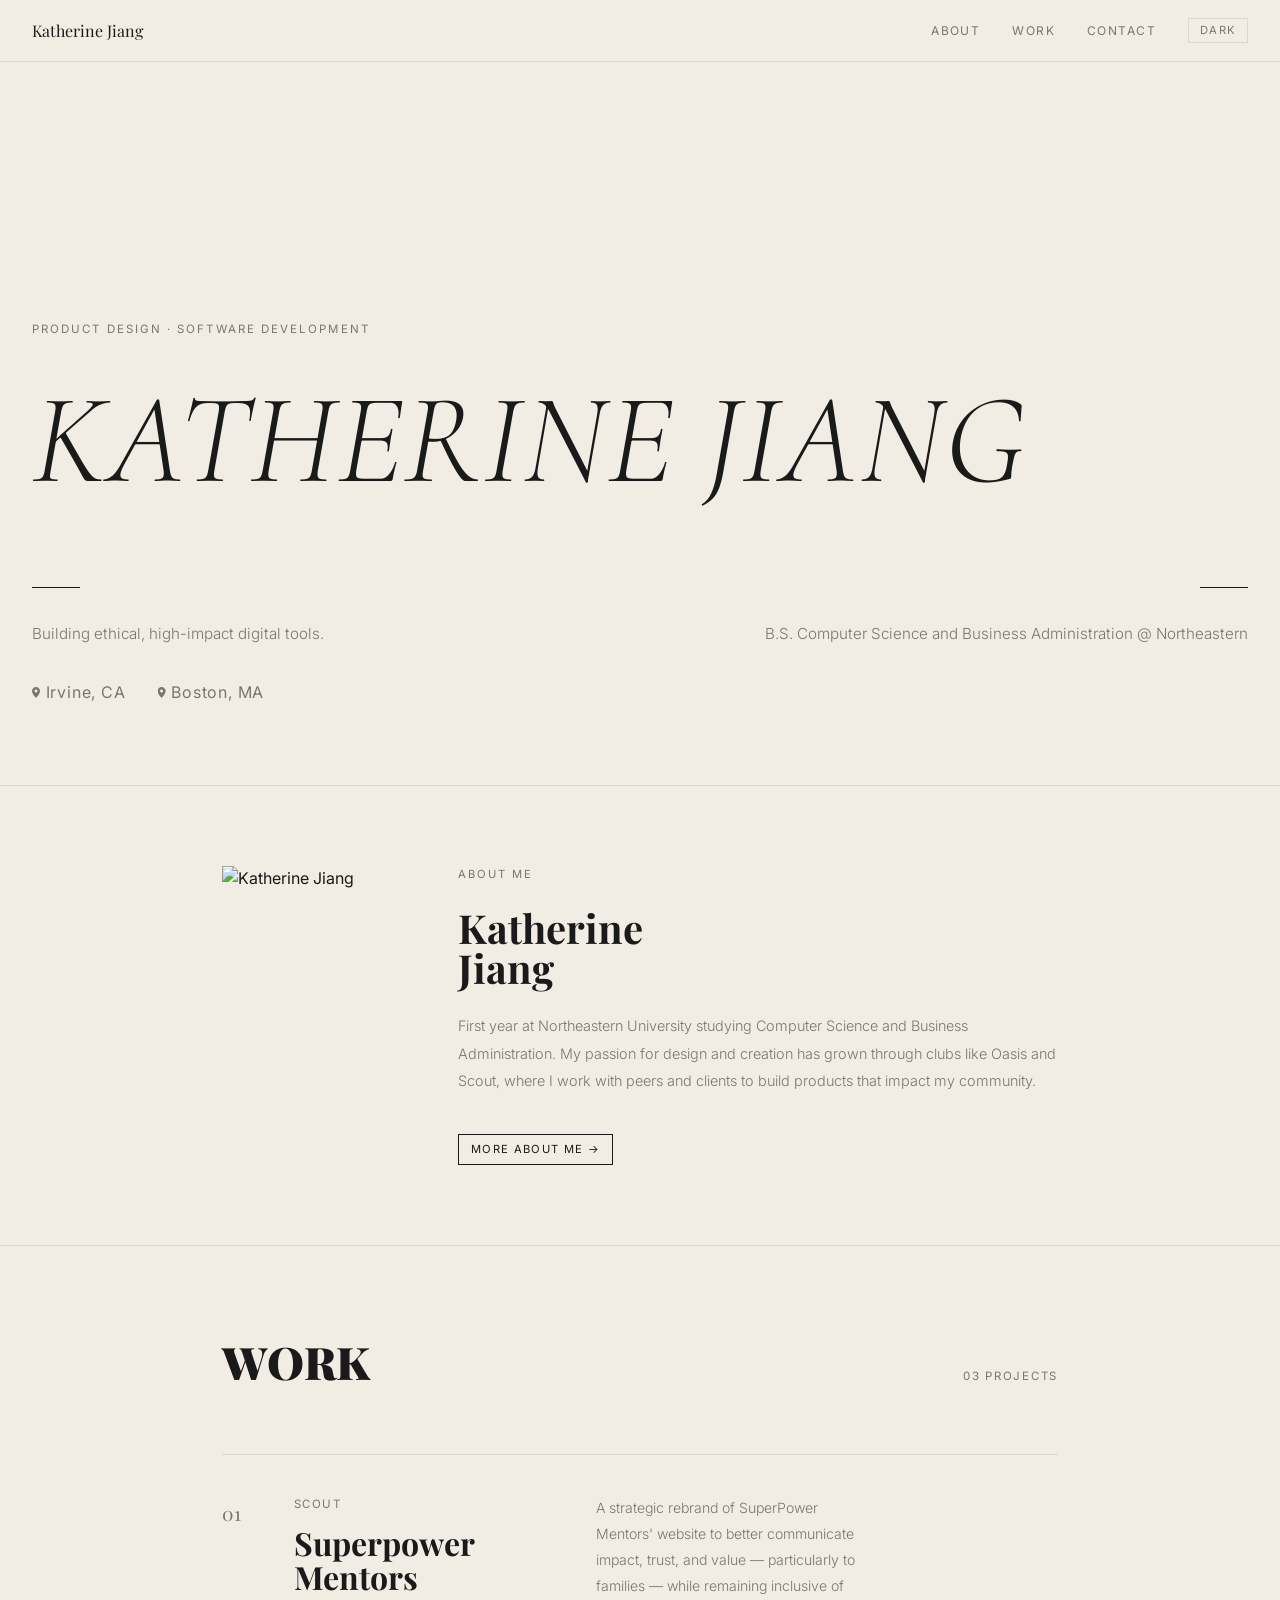
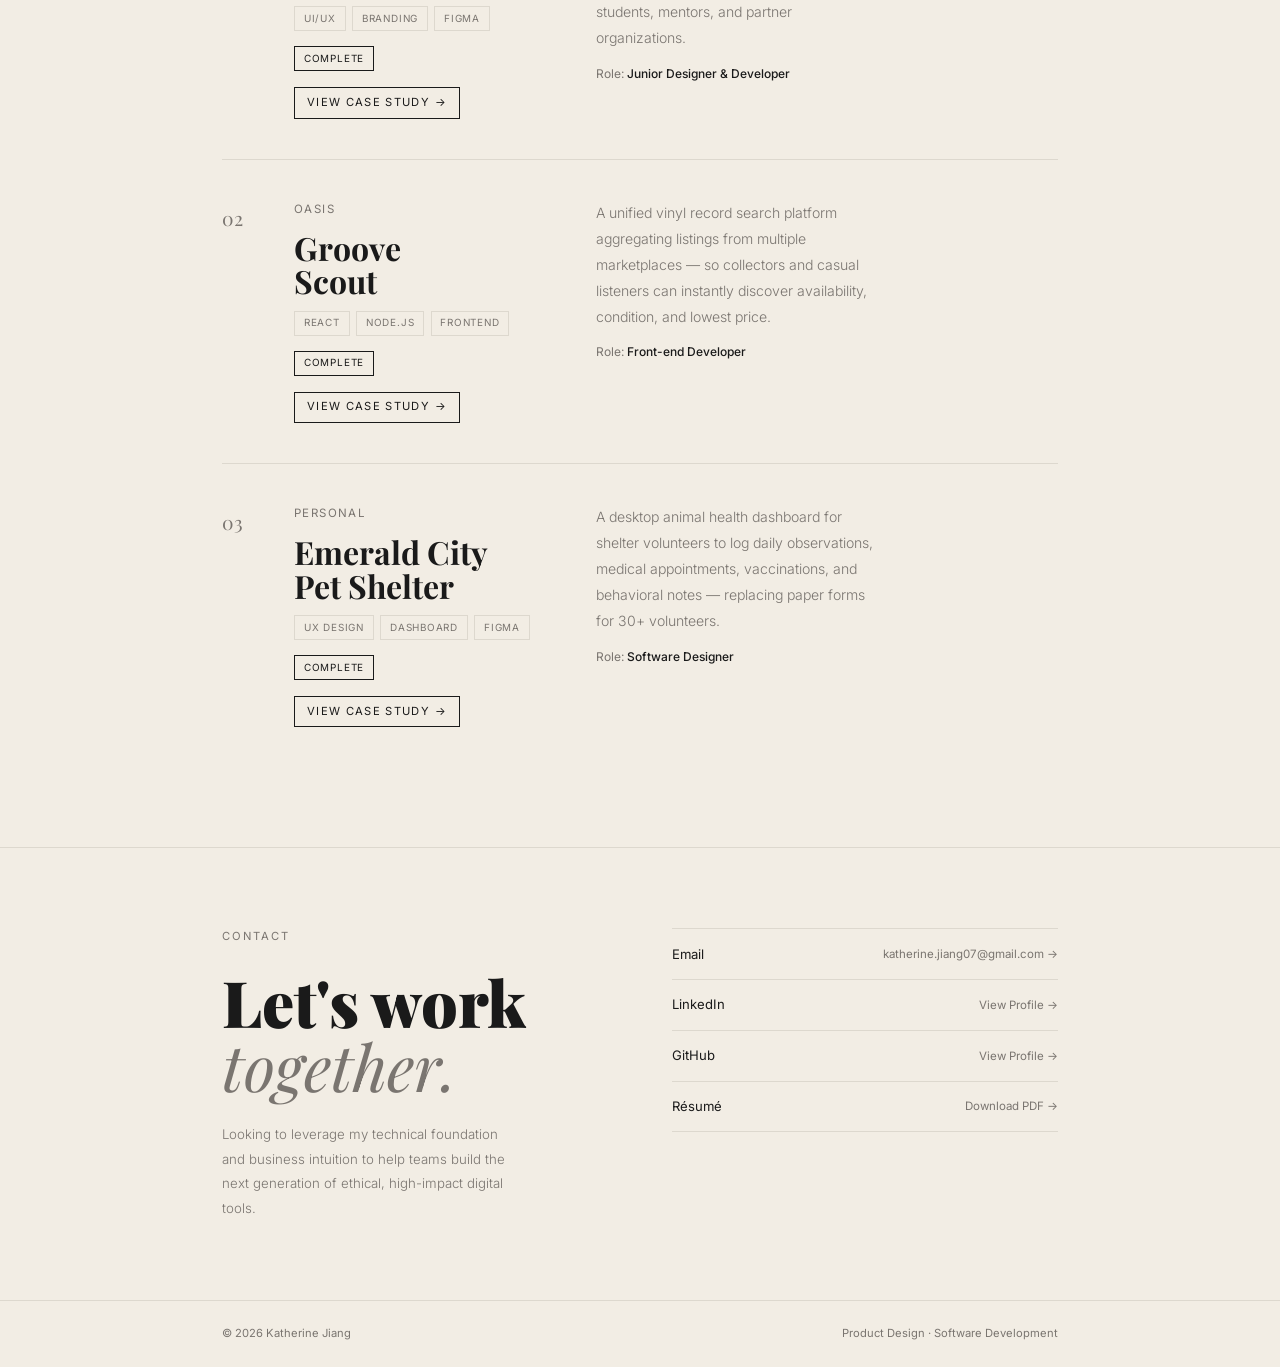
==== index.html @ 7afa81d4 "separating work-project pages and got rid of collage banner" ====
<!DOCTYPE html>
<html lang="en">
<head>
<meta charset="UTF-8"/>
<meta name="viewport" content="width=device-width,initial-scale=1"/>
<title>Katherine Jiang — Portfolio</title>
<meta name="description" content="Katherine Jiang — product designer and developer at Northeastern University. Building ethical, high-impact digital tools through UI/UX design and front-end development."/>
<link href="https://fonts.googleapis.com/css2?family=Playfair+Display:ital,wght@0,400;0,700;0,900;1,400;1,700&family=Inter:wght@300;400;500&family=Cormorant+Garamond:ital,wght@1,300;1,400&display=swap" rel="stylesheet"/>
<link rel="stylesheet" href="style.css"/>
</head>
<body>

<div id="loader"><div class="loader-initials">KJ</div></div>
<div id="progress"></div>

<nav>
  <div class="nav-inner">
    <a href="index.html" class="nav-name">Katherine Jiang</a>
    <div class="nav-right">
      <div class="nav-links">
        <a href="about.html">About</a>
        <a href="projects.html">Work</a>
        <a href="#contact">Contact</a>
      </div>
      <button class="dark-toggle" onclick="toggleDark()" id="darkBtn">Dark</button>
    </div>
  </div>
</nav>

<div class="hero fade-in">
  <div class="hero-eyebrow">Product Design · Software Development</div>
  <div style="margin:1.5rem 0 3rem 0">
    <h1 class="hero-title hero-title-inline">Katherine Jiang</h1>
  </div>
  <div class="hero-bottom">
    <div class="hero-sub-row">
      <div>
        <div class="hero-divider"></div>
        <p class="hero-sub">Building ethical, high-impact digital tools.</p>
      </div>
      <div>
        <div class="hero-divider" style="margin-left:auto"></div>
        <p class="hero-edu">B.S. Computer Science and Business Administration @ Northeastern</p>
      </div>
    </div>
    <div class="hero-meta">
      <span class="location-item">Irvine, CA</span>
      <span class="location-item">Boston, MA</span>
    </div>
  </div>
</div>

<section class="home-about">
  <div class="wrap">
    <div class="home-about-grid fade-in">
      <img src="profile.jpg" alt="Katherine Jiang" class="home-about-img"/>
      <div>
        <div class="section-eyebrow">About Me</div>
        <div class="about-name">Katherine<br>Jiang</div>
        <p class="about-text">First year at Northeastern University studying Computer Science and Business Administration. My passion for design and creation has grown through clubs like Oasis and Scout, where I work with peers and clients to build products that impact my community.</p>
        <a href="about.html" class="proj-cta" style="display:inline-flex;margin-top:1.5rem">More About Me →</a>
      </div>
    </div>
  </div>
</section>

<section class="home-projects">
  <div class="wrap">
    <div class="work-header fade-in">
      <h2 class="work-title">WORK</h2>
      <span class="work-count">03 Projects</span>
    </div>

    <a href="project-1.html" class="project fade-in">
      <div class="proj-top">
        <div class="proj-num">01</div>
        <div>
          <div class="proj-org">Scout</div>
          <h3 class="project-title">Superpower<br>Mentors</h3>
          <div class="project-tags">
            <span class="tag">UI/UX</span><span class="tag">Branding</span><span class="tag">Figma</span>
          </div>
          <span class="project-status complete">Complete</span>
          <div><span class="proj-cta">View Case Study →</span></div>
        </div>
        <div>
          <p class="project-desc">A strategic rebrand of SuperPower Mentors' website to better communicate impact, trust, and value — particularly to families — while remaining inclusive of students, mentors, and partner organizations.</p>
          <p class="proj-role">Role: <strong>Junior Designer &amp; Developer</strong></p>
        </div>
      </div>
    </a>

    <a href="project-2.html" class="project fade-in">
      <div class="proj-top">
        <div class="proj-num">02</div>
        <div>
          <div class="proj-org">Oasis</div>
          <h3 class="project-title">Groove<br>Scout</h3>
          <div class="project-tags">
            <span class="tag">React</span><span class="tag">Node.js</span><span class="tag">Frontend</span>
          </div>
          <span class="project-status complete">Complete</span>
          <div><span class="proj-cta">View Case Study →</span></div>
        </div>
        <div>
          <p class="project-desc">A unified vinyl record search platform aggregating listings from multiple marketplaces — so collectors and casual listeners can instantly discover availability, condition, and lowest price.</p>
          <p class="proj-role">Role: <strong>Front-end Developer</strong></p>
        </div>
      </div>
    </a>

    <a href="project-3.html" class="project fade-in">
      <div class="proj-top">
        <div class="proj-num">03</div>
        <div>
          <div class="proj-org">Personal</div>
          <h3 class="project-title">Emerald City<br>Pet Shelter</h3>
          <div class="project-tags">
            <span class="tag">UX Design</span><span class="tag">Dashboard</span><span class="tag">Figma</span>
          </div>
          <span class="project-status complete">Complete</span>
          <div><span class="proj-cta">View Case Study →</span></div>
        </div>
        <div>
          <p class="project-desc">A desktop animal health dashboard for shelter volunteers to log daily observations, medical appointments, vaccinations, and behavioral notes — replacing paper forms for 30+ volunteers.</p>
          <p class="proj-role">Role: <strong>Software Designer</strong></p>
        </div>
      </div>
    </a>

  </div>
</section>

<section id="contact">
  <div class="wrap fade-in">
    <div class="contact-grid">
      <div>
        <div class="section-eyebrow">Contact</div>
        <div class="contact-big">Let's work<br><em>together.</em></div>
        <p class="contact-sub">Looking to leverage my technical foundation and business intuition to help teams build the next generation of ethical, high-impact digital tools.</p>
      </div>
      <div>
        <div class="contact-links">
          <a href="mailto:katherine.jiang07@gmail.com" class="contact-link">Email <span>katherine.jiang07@gmail.com →</span></a>
          <a href="https://www.linkedin.com/in/katherine-jiang-96b09b2a9/" target="_blank" class="contact-link">LinkedIn <span>View Profile →</span></a>
          <a href="https://github.com/katherjne" target="_blank" class="contact-link">GitHub <span>View Profile →</span></a>
          <a href="resume.pdf" download class="contact-link">Résumé <span>Download PDF →</span></a>
        </div>
      </div>
    </div>
  </div>
</section>

<footer>
  <div class="foot-inner">
    <span>© 2026 Katherine Jiang</span>
    <span>Product Design · Software Development</span>
  </div>
</footer>

<script>
window.addEventListener('load',()=>{
  if(localStorage.getItem('dark')==='1'){document.body.classList.add('dark');document.getElementById('darkBtn').textContent='Light'}
  setTimeout(()=>{document.getElementById('loader').classList.add('hide')},1200);
});
window.addEventListener('scroll',()=>{
  var s=document.documentElement.scrollTop;
  var h=document.documentElement.scrollHeight-window.innerHeight;
  document.getElementById('progress').style.width=(s/h*100)+'%';
});
var obs=new IntersectionObserver((entries)=>{
  entries.forEach(e=>{if(e.isIntersecting)e.target.classList.add('visible')});
},{threshold:.12});
document.querySelectorAll('.fade-in').forEach(el=>obs.observe(el));
setTimeout(()=>document.querySelector('.hero').classList.add('visible'),1300);
function toggleDark(){
  document.body.classList.toggle('dark');
  var isDark=document.body.classList.contains('dark');
  document.getElementById('darkBtn').textContent=isDark?'Light':'Dark';
  localStorage.setItem('dark',isDark?'1':'0');
}
</script>
</body>
</html>
---- style.css ----
*{margin:0;padding:0;box-sizing:border-box}
:root{--cream:#F2EDE4;--black:#1a1a1a;--gray:#7a7570;--light-gray:#ddd8ce;--max:900px;--bg:var(--cream);--fg:var(--black)}
html{scroll-behavior:smooth}
body{font-family:'Inter',sans-serif;background:var(--bg);color:var(--fg);line-height:1.6;transition:background .4s,color .4s}
body.dark{--bg:#1a1917;--fg:#F2EDE4;--light-gray:#333;--gray:#9a9590}
a{color:inherit;text-decoration:none}

/* LOADER */
#loader{position:fixed;inset:0;background:var(--black);display:flex;align-items:center;justify-content:center;z-index:1000;transition:opacity .6s}
#loader.hide{opacity:0;pointer-events:none}
.loader-initials{font-family:'Playfair Display',serif;font-size:4rem;font-weight:900;color:#F2EDE4;letter-spacing:.1em;animation:pulse 1s ease-in-out infinite}
@keyframes pulse{0%,100%{opacity:1}50%{opacity:.3}}

/* PROGRESS BAR */
#progress{position:fixed;top:0;left:0;height:2px;background:var(--fg);z-index:200;width:0%;transition:width .1s linear}

/* NAV */
nav{position:fixed;top:0;left:0;right:0;z-index:100;background:rgba(242,237,228,0.95);backdrop-filter:blur(6px);border-bottom:1px solid var(--light-gray);transition:background .4s}
body.dark nav{background:rgba(26,25,23,0.95)}
.nav-inner{margin:0 auto;padding:1.1rem 2rem;display:flex;justify-content:space-between;align-items:center}
.nav-name{font-family:'Playfair Display',serif;font-size:1rem;font-weight:400}
.nav-right{display:flex;align-items:center;gap:2rem}
.nav-links{display:flex;gap:2rem;font-size:.75rem;letter-spacing:.12em;text-transform:uppercase}
.nav-links a{color:var(--gray);transition:color .2s}
.nav-links a:hover,.nav-links a.active{color:var(--fg)}
.dark-toggle{background:none;border:1px solid var(--light-gray);color:var(--gray);font-size:.7rem;letter-spacing:.1em;text-transform:uppercase;padding:.3rem .7rem;cursor:pointer;transition:all .2s;font-family:'Inter',sans-serif}
.dark-toggle:hover{border-color:var(--fg);color:var(--fg)}

.wrap{max-width:var(--max);margin:0 auto;padding:0 2rem}
.wide-wrap{max-width:1200px;margin:0 auto;padding:0 2rem}

/* FADE IN ON SCROLL */
.fade-in{opacity:0;transform:translateY(24px);transition:opacity .7s ease,transform .7s ease}
.fade-in.visible{opacity:1;transform:none}

/* HERO */
.hero{min-height:auto;display:flex;flex-direction:column;justify-content:flex-end;padding-bottom:5rem;padding-top:20rem;padding-left:2rem;padding-right:2rem;border-bottom:1px solid var(--light-gray)}
.hero-eyebrow{font-size:.72rem;letter-spacing:.18em;text-transform:uppercase;color:var(--gray);margin-bottom:1.2rem;width:100%}
.hero-title{font-family:'Playfair Display',serif;font-weight:900;line-height:.92;letter-spacing:-.01em;margin-bottom:.5rem;font-size:clamp(4rem,11.5vw,11.5vw);width:100%;text-align:left}
.hero-title .light{font-family:'Cormorant Garamond',serif;font-weight:300;font-style:italic;display:block;color:var(--gray);letter-spacing:.02em;font-size:.58em}
.hero-title-inline{font-family:'Cormorant Garamond',serif;font-style:italic;font-weight:300;text-transform:uppercase;letter-spacing:.01em;font-size:clamp(3rem,10vw,9rem);white-space:nowrap}
.hero-bottom{width:100%}
.hero-divider{width:48px;height:1px;background:var(--fg);margin:2rem 0;transition:background .4s}
.hero-sub-row{display:flex;justify-content:space-between;align-items:baseline;gap:2rem;width:100%}
.hero-sub{font-size:.95rem;color:var(--gray);max-width:none;white-space:nowrap;line-height:1.8;font-weight:300}
.hero-edu{font-size:.95rem;color:var(--gray);white-space:nowrap;line-height:1.8;font-weight:300;text-align:right}
.hero-meta{display:flex;gap:2rem;margin-top:2rem;font-size:1rem;color:var(--gray);letter-spacing:.05em}
.location-item{display:inline-flex;align-items:center;gap:.35rem}
.location-item::before{content:'';display:inline-block;width:8px;height:11px;background-color:currentColor;clip-path:path('M4 0C1.79 0 0 1.79 0 4C0 7 4 11 4 11C4 11 8 7 8 4C8 1.79 6.21 0 4 0ZM4 5.5C3.17 5.5 2.5 4.83 2.5 4C2.5 3.17 3.17 2.5 4 2.5C4.83 2.5 5.5 3.17 5.5 4C5.5 4.83 4.83 5.5 4 5.5Z');flex-shrink:0}

/* PAGE HEADER (about / projects pages) */
.page-header{padding:8rem 0 4rem;border-bottom:1px solid var(--light-gray)}
.page-eyebrow{font-size:.72rem;letter-spacing:.18em;text-transform:uppercase;color:var(--gray);margin-bottom:1.2rem}
.page-title{font-family:'Playfair Display',serif;font-weight:900;font-size:clamp(3rem,8vw,6rem);line-height:.95;letter-spacing:-.01em}
.page-title .light{font-family:'Cormorant Garamond',serif;font-weight:300;font-style:italic;display:block;color:var(--gray);letter-spacing:.02em;font-size:.6em}

/* HOME ABOUT TEASER */
.home-about{padding:5rem 0;border-bottom:1px solid var(--light-gray)}
.home-about-grid{display:grid;grid-template-columns:180px 1fr;gap:3.5rem;align-items:start}
.home-about-img{width:100%;aspect-ratio:3/4;object-fit:cover;object-position:top}

/* HOME PROJECTS */
.home-projects{padding:5rem 0;border-bottom:1px solid var(--light-gray)}
a.project{display:block}

/* ABOUT */
.about-section{padding:5rem 0;border-bottom:1px solid var(--light-gray)}
.about-grid{display:grid;grid-template-columns:220px 1fr;gap:4rem;align-items:start}
.about-img{width:100%;aspect-ratio:3/4;object-fit:cover;object-position:top}
.section-eyebrow{font-size:.7rem;letter-spacing:.18em;text-transform:uppercase;color:var(--gray);margin-bottom:1.5rem}
.about-name{font-family:'Playfair Display',serif;font-size:2.5rem;font-weight:700;line-height:1;margin-bottom:1.5rem}
.about-text{font-size:.9rem;line-height:1.9;color:var(--gray);font-weight:300;margin-bottom:1rem}
.skills-block{margin-top:2rem;border-top:1px solid var(--light-gray);padding-top:1.5rem}
.skills-row{display:flex;gap:.5rem;align-items:baseline;margin-bottom:.7rem;font-size:.82rem}
.skills-label{font-weight:500;min-width:90px;font-size:.7rem;letter-spacing:.1em;text-transform:uppercase}
.skills-val{color:var(--gray);font-weight:300}

/* TIMELINE */
.timeline-section{padding-top:0}
.timeline{margin-top:2rem}
.timeline-entry{display:grid;grid-template-columns:100px 1fr;gap:2.5rem;padding:1.5rem 0;border-bottom:1px solid var(--light-gray);align-items:start}
.timeline-entry:first-child{border-top:1px solid var(--light-gray)}
.timeline-year{font-size:.72rem;letter-spacing:.1em;color:var(--gray);padding-top:.2rem;font-weight:300}
.timeline-school{font-family:'Playfair Display',serif;font-size:1.4rem;font-weight:700;margin-bottom:.4rem}
.timeline-detail{font-size:.82rem;color:var(--gray);font-weight:300;line-height:1.7}

/* WORK */
.work-section{padding:5rem 0;border-bottom:1px solid var(--light-gray)}
.work-header{display:flex;justify-content:space-between;align-items:baseline;margin-bottom:3.5rem}
.work-title{font-family:'Playfair Display',serif;font-size:2.8rem;font-weight:900}
.work-count{font-size:.72rem;letter-spacing:.15em;text-transform:uppercase;color:var(--gray)}

.project{border-top:1px solid var(--light-gray);padding:2.5rem 0;cursor:pointer;transition:padding-left .25s,padding-right .25s,background .25s}
.project:hover{background:rgba(0,0,0,0.025);padding-left:.75rem;padding-right:.75rem}
body.dark .project:hover{background:rgba(255,255,255,0.03)}
.proj-top{display:grid;grid-template-columns:3rem 1fr 1fr 160px;gap:1.5rem;align-items:start}
.proj-thumb{width:100%;aspect-ratio:4/3;object-fit:cover;border-radius:2px;opacity:.75;transition:opacity .25s}
.project:hover .proj-thumb{opacity:1}
.proj-num{font-family:'Playfair Display',serif;font-size:1.2rem;font-weight:400;color:var(--gray);padding-top:.2rem}
.project-title{font-family:'Playfair Display',serif;font-size:2rem;font-weight:700;line-height:1.05;margin-bottom:.8rem}
.proj-org{font-size:.72rem;letter-spacing:.12em;text-transform:uppercase;color:var(--gray);margin-bottom:.8rem}
.project-tags{display:flex;flex-wrap:wrap;gap:.4rem;margin-bottom:.8rem}
.tag{font-size:.62rem;letter-spacing:.08em;text-transform:uppercase;padding:.22rem .55rem;border:1px solid var(--light-gray);color:var(--gray)}
.project-status{font-size:.62rem;letter-spacing:.08em;text-transform:uppercase;padding:.22rem .55rem;background:var(--fg);color:var(--bg);display:inline-block;transition:background .4s,color .4s}
.project-status.complete{background:transparent;border:1px solid var(--fg);color:var(--fg)}
.project-desc{font-size:.88rem;line-height:1.85;color:var(--gray);font-weight:300}
.proj-role{font-size:.75rem;color:var(--gray);margin-top:.8rem}
.proj-role strong{color:var(--fg);font-weight:500}
.proj-cta{display:inline-flex;align-items:center;gap:.4rem;margin-top:1rem;font-size:.7rem;letter-spacing:.12em;text-transform:uppercase;color:var(--fg);border:1px solid var(--fg);padding:.35rem .75rem;transition:background .2s,color .2s}
.project:hover .proj-cta{background:var(--fg);color:var(--bg)}

/* DETAIL */
.detail-panel{display:none;background:var(--black);color:#F2EDE4;margin-top:0}
body.dark .detail-panel{background:#111}
.detail-panel.open{display:block;animation:slideDown .4s ease}
@keyframes slideDown{from{opacity:0;transform:translateY(-10px)}to{opacity:1;transform:none}}
.detail-inner{padding:2.5rem}
.detail-cols{display:grid;grid-template-columns:1fr 1fr;gap:2.5rem;margin-bottom:2rem}
.detail-panel h3{font-family:'Playfair Display',serif;font-size:1.3rem;font-weight:700;margin-bottom:1rem}
.detail-panel p{font-size:.83rem;line-height:1.85;color:#bbb8b0;font-weight:300}
.detail-step{display:flex;gap:.75rem;margin-bottom:.6rem}
.step-num{font-size:.7rem;color:#666;min-width:1.4rem;padding-top:.1rem}
.step-text{font-size:.8rem;line-height:1.65;color:#bbb8b0}
.img-grid{display:grid;grid-template-columns:repeat(3,1fr);gap:.6rem;margin-top:1.5rem}
.img-grid.two{grid-template-columns:1fr 1fr}
.img-item p{font-size:.6rem;letter-spacing:.1em;text-transform:uppercase;color:#666;margin-bottom:.35rem}
.img-item img{width:100%;display:block;border-radius:2px;cursor:zoom-in}
.img-full{grid-column:1/-1}
.proto-link{display:inline-block;margin-top:1.2rem;font-size:.7rem;letter-spacing:.12em;text-transform:uppercase;color:#F2EDE4;border:1px solid #555;padding:.45rem .9rem;transition:background .2s}
.proto-link:hover{background:#222}
.close-btn{font-size:.68rem;letter-spacing:.12em;text-transform:uppercase;color:#666;cursor:pointer;text-align:right;padding-top:1.5rem}
.close-btn:hover{color:#F2EDE4}

/* LIGHTBOX */
#lightbox{position:fixed;inset:0;z-index:500;background:rgba(26,25,23,0.6);backdrop-filter:blur(12px);-webkit-backdrop-filter:blur(12px);display:flex;align-items:center;justify-content:center;opacity:0;pointer-events:none;transition:opacity .3s}
#lightbox.open{opacity:1;pointer-events:all}
#lightbox-img{max-width:90vw;max-height:88vh;object-fit:contain;border-radius:2px;box-shadow:0 8px 40px rgba(0,0,0,0.6)}
#lightbox-close{position:absolute;top:1.5rem;right:1.5rem;color:#fff;font-size:.68rem;letter-spacing:.12em;text-transform:uppercase;cursor:pointer;padding:.45rem .9rem;border:1px solid #555;transition:background .2s}
#lightbox-close:hover{background:rgba(255,255,255,0.1)}
#lightbox-caption{position:absolute;bottom:1.5rem;left:50%;transform:translateX(-50%);color:#999;font-size:.65rem;letter-spacing:.1em;text-transform:uppercase}

/* CONTACT */
#contact{padding:5rem 0}
.contact-grid{display:grid;grid-template-columns:1fr 1fr;gap:4rem;align-items:start}
.contact-big{font-family:'Playfair Display',serif;font-size:clamp(2.2rem,5vw,4rem);font-weight:900;line-height:1;margin-bottom:1.5rem}
.contact-big em{font-style:italic;font-weight:400;color:var(--gray)}
.contact-sub{font-size:.83rem;color:var(--gray);line-height:1.85;font-weight:300;max-width:300px}
.contact-links{border-top:1px solid var(--light-gray)}
.contact-link{display:flex;justify-content:space-between;align-items:center;padding:.9rem 0;border-bottom:1px solid var(--light-gray);font-size:.82rem;transition:padding-left .2s}
.contact-link:hover{padding-left:.4rem}
.contact-link span{font-size:.72rem;color:var(--gray)}

footer{border-top:1px solid var(--light-gray);padding:1.5rem 0}
.foot-inner{max-width:var(--max);margin:0 auto;padding:0 2rem;display:flex;justify-content:space-between;font-size:.7rem;color:var(--gray)}

@media(max-width:640px){
  .about-grid{grid-template-columns:1fr}
  .proj-top{grid-template-columns:2rem 1fr}
  .proj-top>:nth-child(3){grid-column:2}
  .proj-thumb{display:none}
  .detail-cols,.contact-grid,.teaser-grid{grid-template-columns:1fr}
  .img-grid{grid-template-columns:1fr 1fr}
}
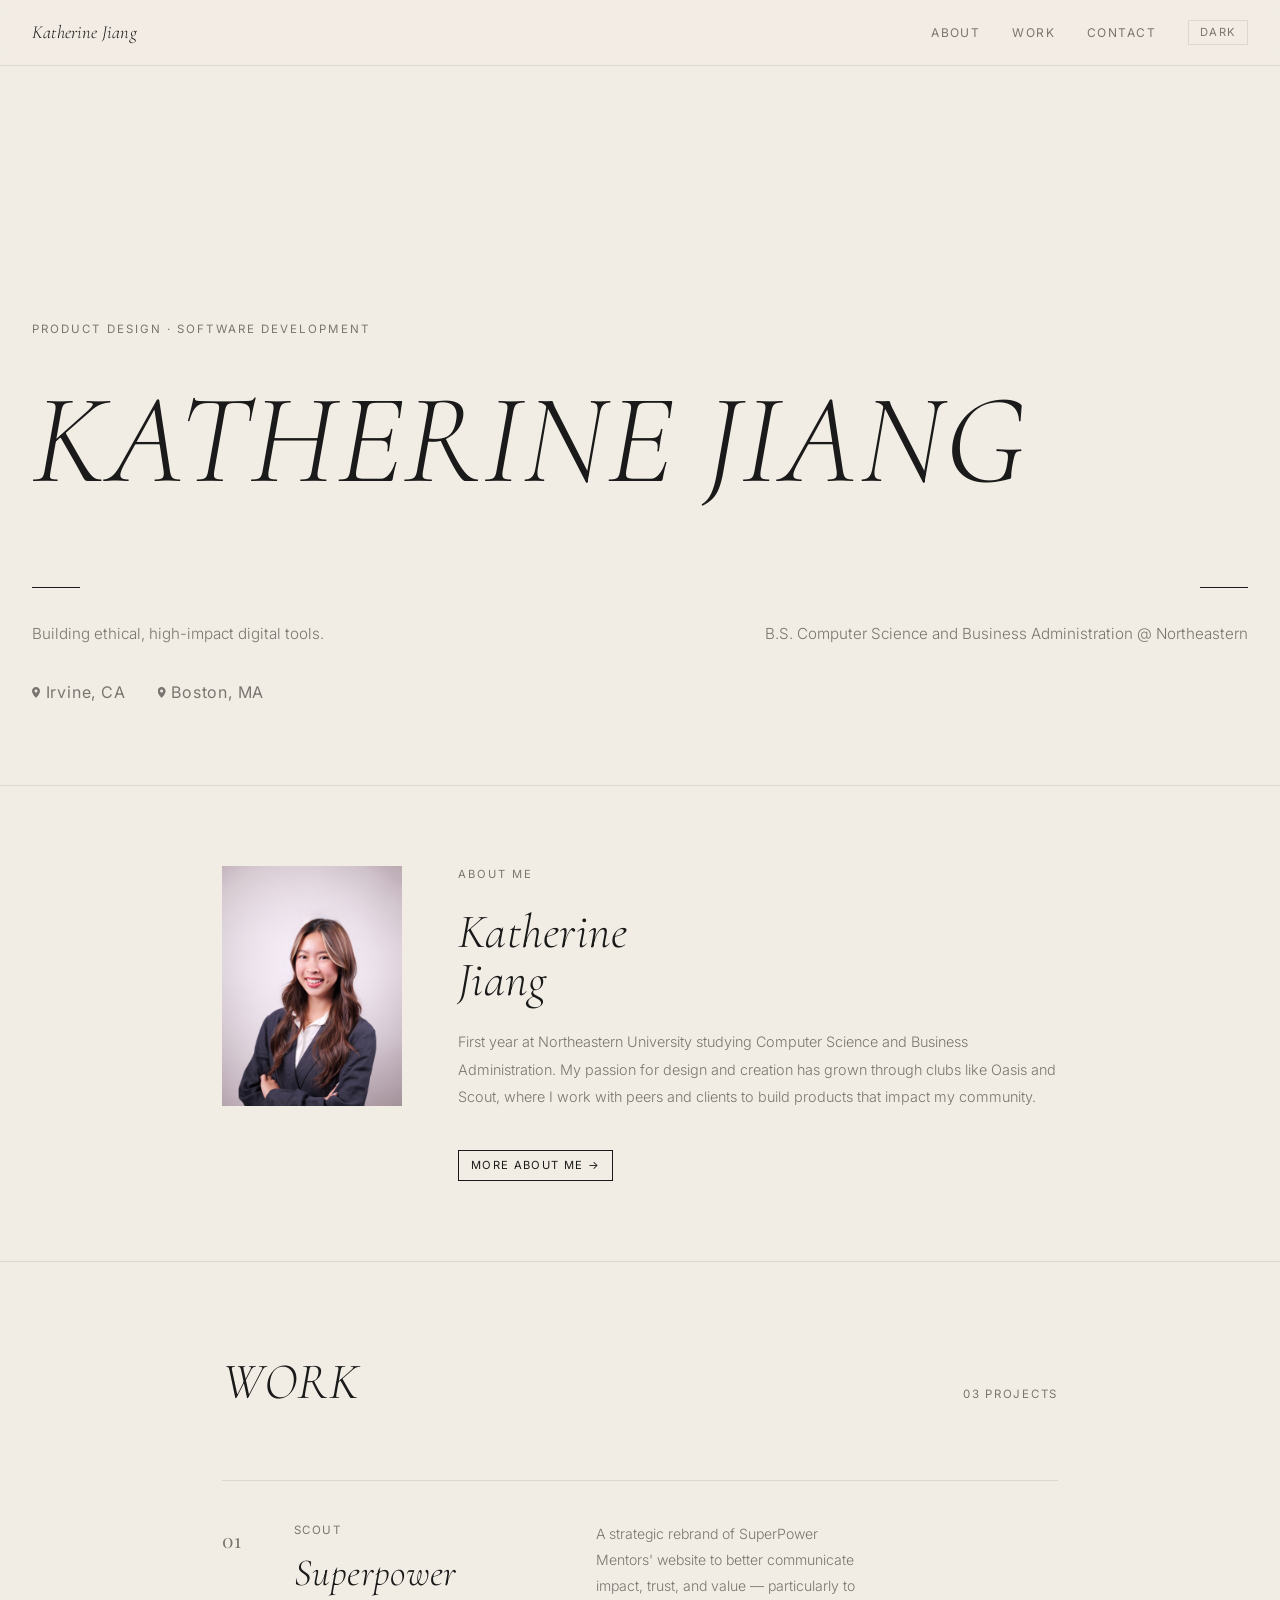
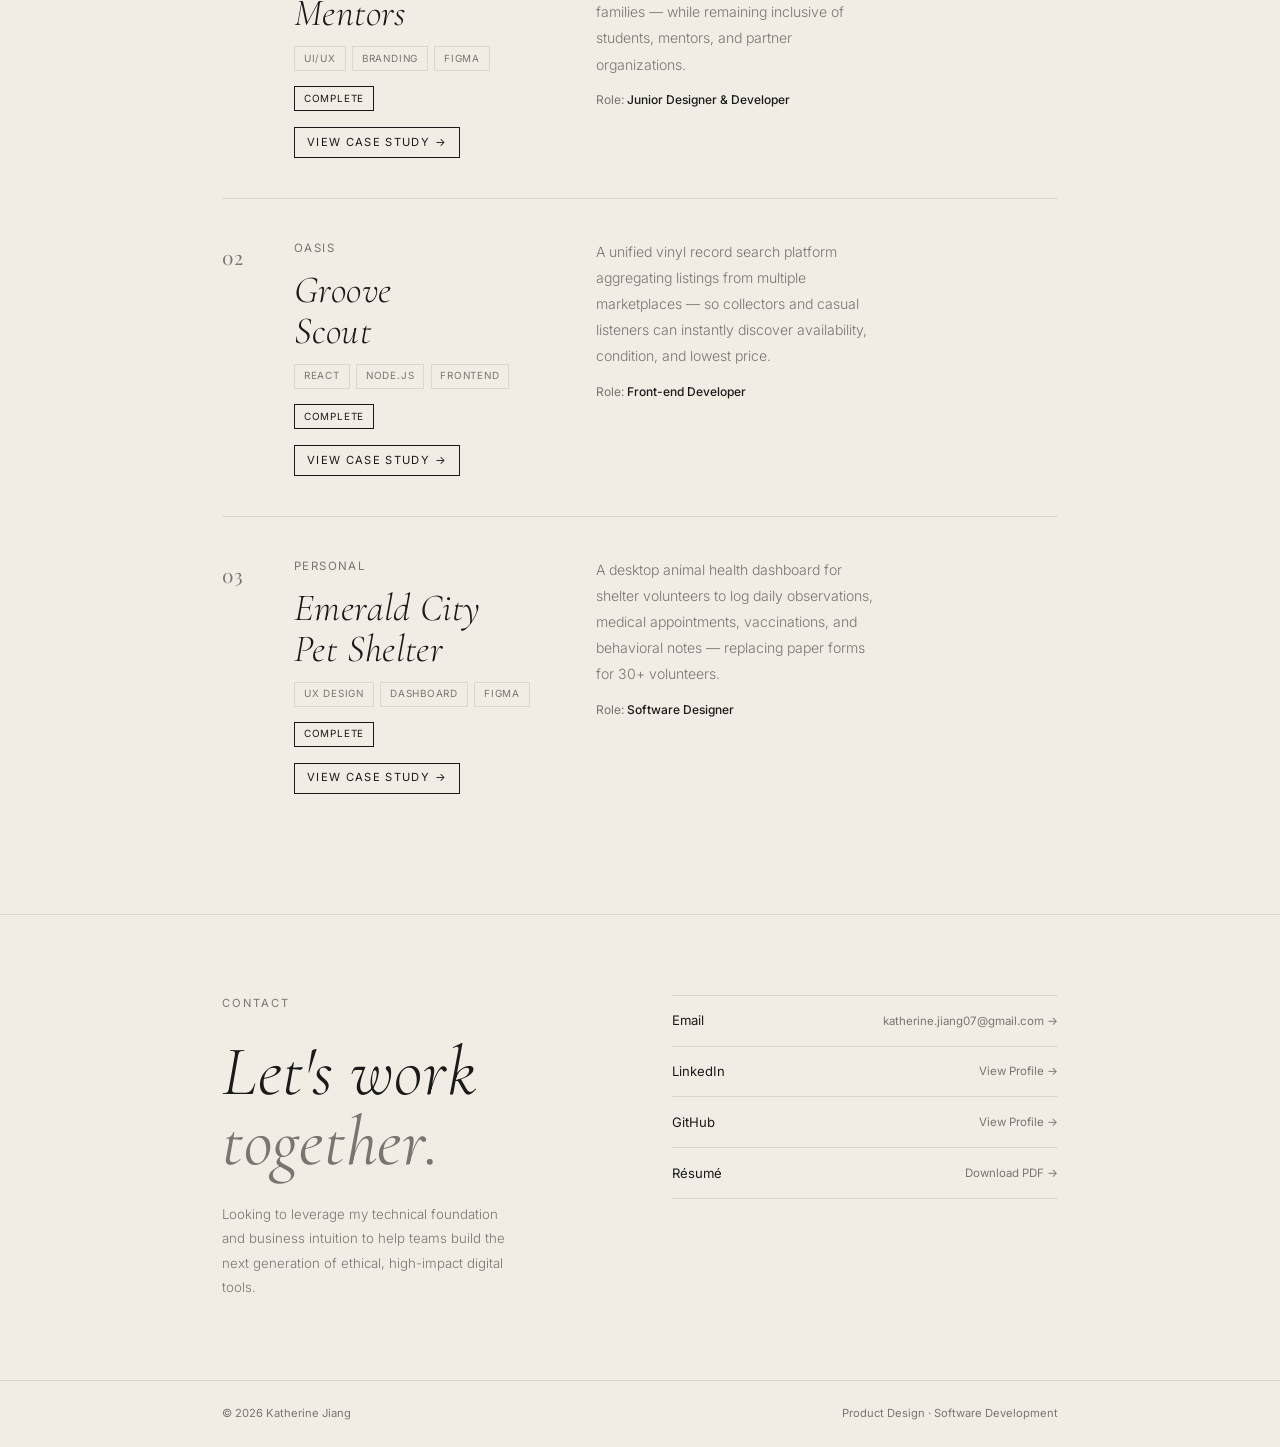
==== commit 8ec7add1: "Standardize title fonts and swap in new profile photo Titles across all pages now use Cormorant Gara" ====
--- a/index.html
+++ b/index.html
@@ -53,7 +53,7 @@
 <section class="home-about">
   <div class="wrap">
     <div class="home-about-grid fade-in">
-      <img src="profile.jpg" alt="Katherine Jiang" class="home-about-img"/>
+      <img src="katherine.jpg" alt="Katherine Jiang" class="home-about-img"/>
       <div>
         <div class="section-eyebrow">About Me</div>
         <div class="about-name">Katherine<br>Jiang</div>
--- a/style.css
+++ b/style.css
@@ -18,7 +18,7 @@
 nav{position:fixed;top:0;left:0;right:0;z-index:100;background:rgba(242,237,228,0.95);backdrop-filter:blur(6px);border-bottom:1px solid var(--light-gray);transition:background .4s}
 body.dark nav{background:rgba(26,25,23,0.95)}
 .nav-inner{margin:0 auto;padding:1.1rem 2rem;display:flex;justify-content:space-between;align-items:center}
-.nav-name{font-family:'Playfair Display',serif;font-size:1rem;font-weight:400}
+.nav-name{font-family:'Cormorant Garamond',serif;font-style:italic;font-weight:300;font-size:1.15rem;letter-spacing:.01em}
 .nav-right{display:flex;align-items:center;gap:2rem}
 .nav-links{display:flex;gap:2rem;font-size:.75rem;letter-spacing:.12em;text-transform:uppercase}
 .nav-links a{color:var(--gray);transition:color .2s}
@@ -51,7 +51,7 @@
 /* PAGE HEADER (about / projects pages) */
 .page-header{padding:8rem 0 4rem;border-bottom:1px solid var(--light-gray)}
 .page-eyebrow{font-size:.72rem;letter-spacing:.18em;text-transform:uppercase;color:var(--gray);margin-bottom:1.2rem}
-.page-title{font-family:'Playfair Display',serif;font-weight:900;font-size:clamp(3rem,8vw,6rem);line-height:.95;letter-spacing:-.01em}
+.page-title{font-family:'Cormorant Garamond',serif;font-style:italic;font-weight:300;text-transform:uppercase;font-size:clamp(3.4rem,8.5vw,6.5rem);line-height:.95;letter-spacing:.01em}
 .page-title .light{font-family:'Cormorant Garamond',serif;font-weight:300;font-style:italic;display:block;color:var(--gray);letter-spacing:.02em;font-size:.6em}
 
 /* HOME ABOUT TEASER */
@@ -68,7 +68,7 @@
 .about-grid{display:grid;grid-template-columns:220px 1fr;gap:4rem;align-items:start}
 .about-img{width:100%;aspect-ratio:3/4;object-fit:cover;object-position:top}
 .section-eyebrow{font-size:.7rem;letter-spacing:.18em;text-transform:uppercase;color:var(--gray);margin-bottom:1.5rem}
-.about-name{font-family:'Playfair Display',serif;font-size:2.5rem;font-weight:700;line-height:1;margin-bottom:1.5rem}
+.about-name{font-family:'Cormorant Garamond',serif;font-style:italic;font-size:3rem;font-weight:300;letter-spacing:.01em;line-height:1;margin-bottom:1.5rem}
 .about-text{font-size:.9rem;line-height:1.9;color:var(--gray);font-weight:300;margin-bottom:1rem}
 .skills-block{margin-top:2rem;border-top:1px solid var(--light-gray);padding-top:1.5rem}
 .skills-row{display:flex;gap:.5rem;align-items:baseline;margin-bottom:.7rem;font-size:.82rem}
@@ -81,13 +81,13 @@
 .timeline-entry{display:grid;grid-template-columns:100px 1fr;gap:2.5rem;padding:1.5rem 0;border-bottom:1px solid var(--light-gray);align-items:start}
 .timeline-entry:first-child{border-top:1px solid var(--light-gray)}
 .timeline-year{font-size:.72rem;letter-spacing:.1em;color:var(--gray);padding-top:.2rem;font-weight:300}
-.timeline-school{font-family:'Playfair Display',serif;font-size:1.4rem;font-weight:700;margin-bottom:.4rem}
+.timeline-school{font-family:'Cormorant Garamond',serif;font-style:italic;font-size:1.6rem;font-weight:300;letter-spacing:.01em;margin-bottom:.4rem}
 .timeline-detail{font-size:.82rem;color:var(--gray);font-weight:300;line-height:1.7}
 
 /* WORK */
 .work-section{padding:5rem 0;border-bottom:1px solid var(--light-gray)}
 .work-header{display:flex;justify-content:space-between;align-items:baseline;margin-bottom:3.5rem}
-.work-title{font-family:'Playfair Display',serif;font-size:2.8rem;font-weight:900}
+.work-title{font-family:'Cormorant Garamond',serif;font-style:italic;font-size:3.2rem;font-weight:300;text-transform:uppercase;letter-spacing:.01em}
 .work-count{font-size:.72rem;letter-spacing:.15em;text-transform:uppercase;color:var(--gray)}
 
 .project{border-top:1px solid var(--light-gray);padding:2.5rem 0;cursor:pointer;transition:padding-left .25s,padding-right .25s,background .25s}
@@ -97,7 +97,7 @@
 .proj-thumb{width:100%;aspect-ratio:4/3;object-fit:cover;border-radius:2px;opacity:.75;transition:opacity .25s}
 .project:hover .proj-thumb{opacity:1}
 .proj-num{font-family:'Playfair Display',serif;font-size:1.2rem;font-weight:400;color:var(--gray);padding-top:.2rem}
-.project-title{font-family:'Playfair Display',serif;font-size:2rem;font-weight:700;line-height:1.05;margin-bottom:.8rem}
+.project-title{font-family:'Cormorant Garamond',serif;font-style:italic;font-size:2.4rem;font-weight:300;letter-spacing:.01em;line-height:1.05;margin-bottom:.8rem}
 .proj-org{font-size:.72rem;letter-spacing:.12em;text-transform:uppercase;color:var(--gray);margin-bottom:.8rem}
 .project-tags{display:flex;flex-wrap:wrap;gap:.4rem;margin-bottom:.8rem}
 .tag{font-size:.62rem;letter-spacing:.08em;text-transform:uppercase;padding:.22rem .55rem;border:1px solid var(--light-gray);color:var(--gray)}
@@ -116,7 +116,7 @@
 @keyframes slideDown{from{opacity:0;transform:translateY(-10px)}to{opacity:1;transform:none}}
 .detail-inner{padding:2.5rem}
 .detail-cols{display:grid;grid-template-columns:1fr 1fr;gap:2.5rem;margin-bottom:2rem}
-.detail-panel h3{font-family:'Playfair Display',serif;font-size:1.3rem;font-weight:700;margin-bottom:1rem}
+.detail-panel h3{font-family:'Cormorant Garamond',serif;font-style:italic;font-size:1.55rem;font-weight:300;letter-spacing:.01em;margin-bottom:1rem}
 .detail-panel p{font-size:.83rem;line-height:1.85;color:#bbb8b0;font-weight:300}
 .detail-step{display:flex;gap:.75rem;margin-bottom:.6rem}
 .step-num{font-size:.7rem;color:#666;min-width:1.4rem;padding-top:.1rem}
@@ -142,7 +142,7 @@
 /* CONTACT */
 #contact{padding:5rem 0}
 .contact-grid{display:grid;grid-template-columns:1fr 1fr;gap:4rem;align-items:start}
-.contact-big{font-family:'Playfair Display',serif;font-size:clamp(2.2rem,5vw,4rem);font-weight:900;line-height:1;margin-bottom:1.5rem}
+.contact-big{font-family:'Cormorant Garamond',serif;font-style:italic;font-size:clamp(2.5rem,5.5vw,4.5rem);font-weight:300;letter-spacing:.01em;line-height:1;margin-bottom:1.5rem}
 .contact-big em{font-style:italic;font-weight:400;color:var(--gray)}
 .contact-sub{font-size:.83rem;color:var(--gray);line-height:1.85;font-weight:300;max-width:300px}
 .contact-links{border-top:1px solid var(--light-gray)}
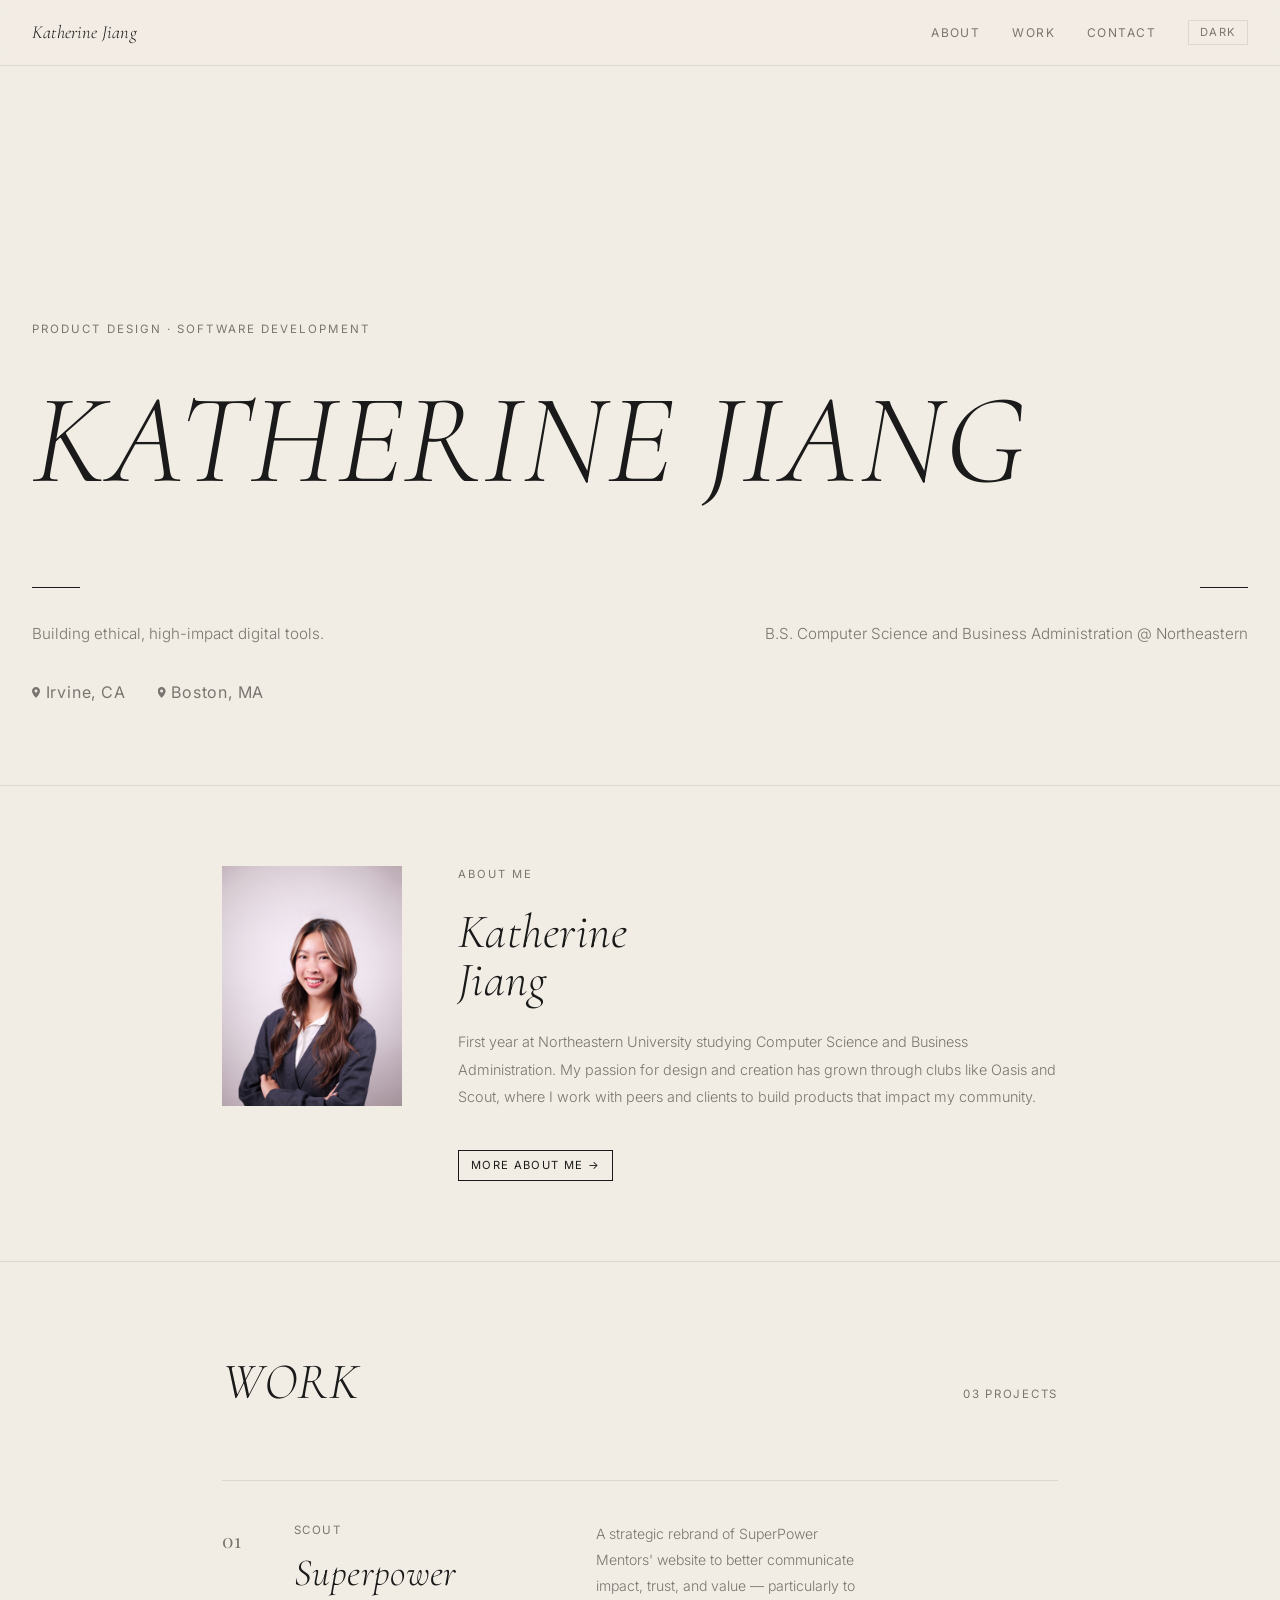
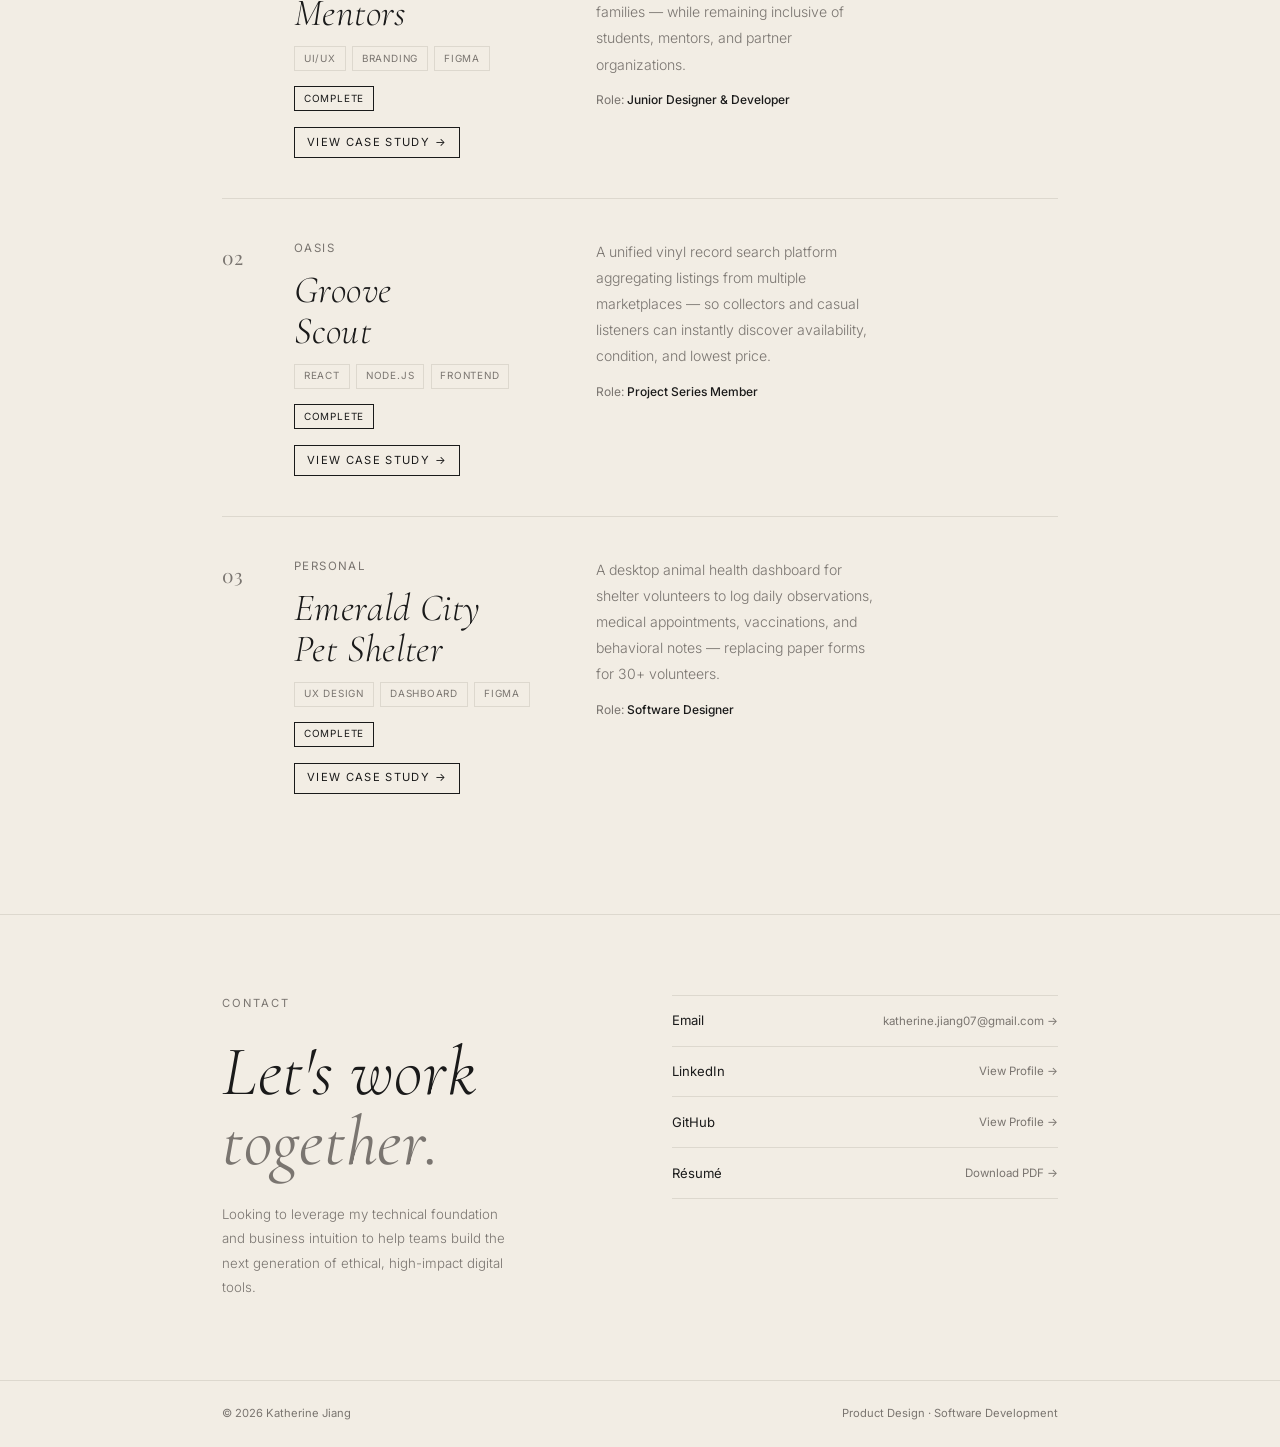
==== commit b3d60c66: "updating about me and groove title" ====
--- a/index.html
+++ b/index.html
@@ -104,7 +104,7 @@
         </div>
         <div>
           <p class="project-desc">A unified vinyl record search platform aggregating listings from multiple marketplaces — so collectors and casual listeners can instantly discover availability, condition, and lowest price.</p>
-          <p class="proj-role">Role: <strong>Front-end Developer</strong></p>
+          <p class="proj-role">Role: <strong>Project Series Member</strong></p>
         </div>
       </div>
     </a>
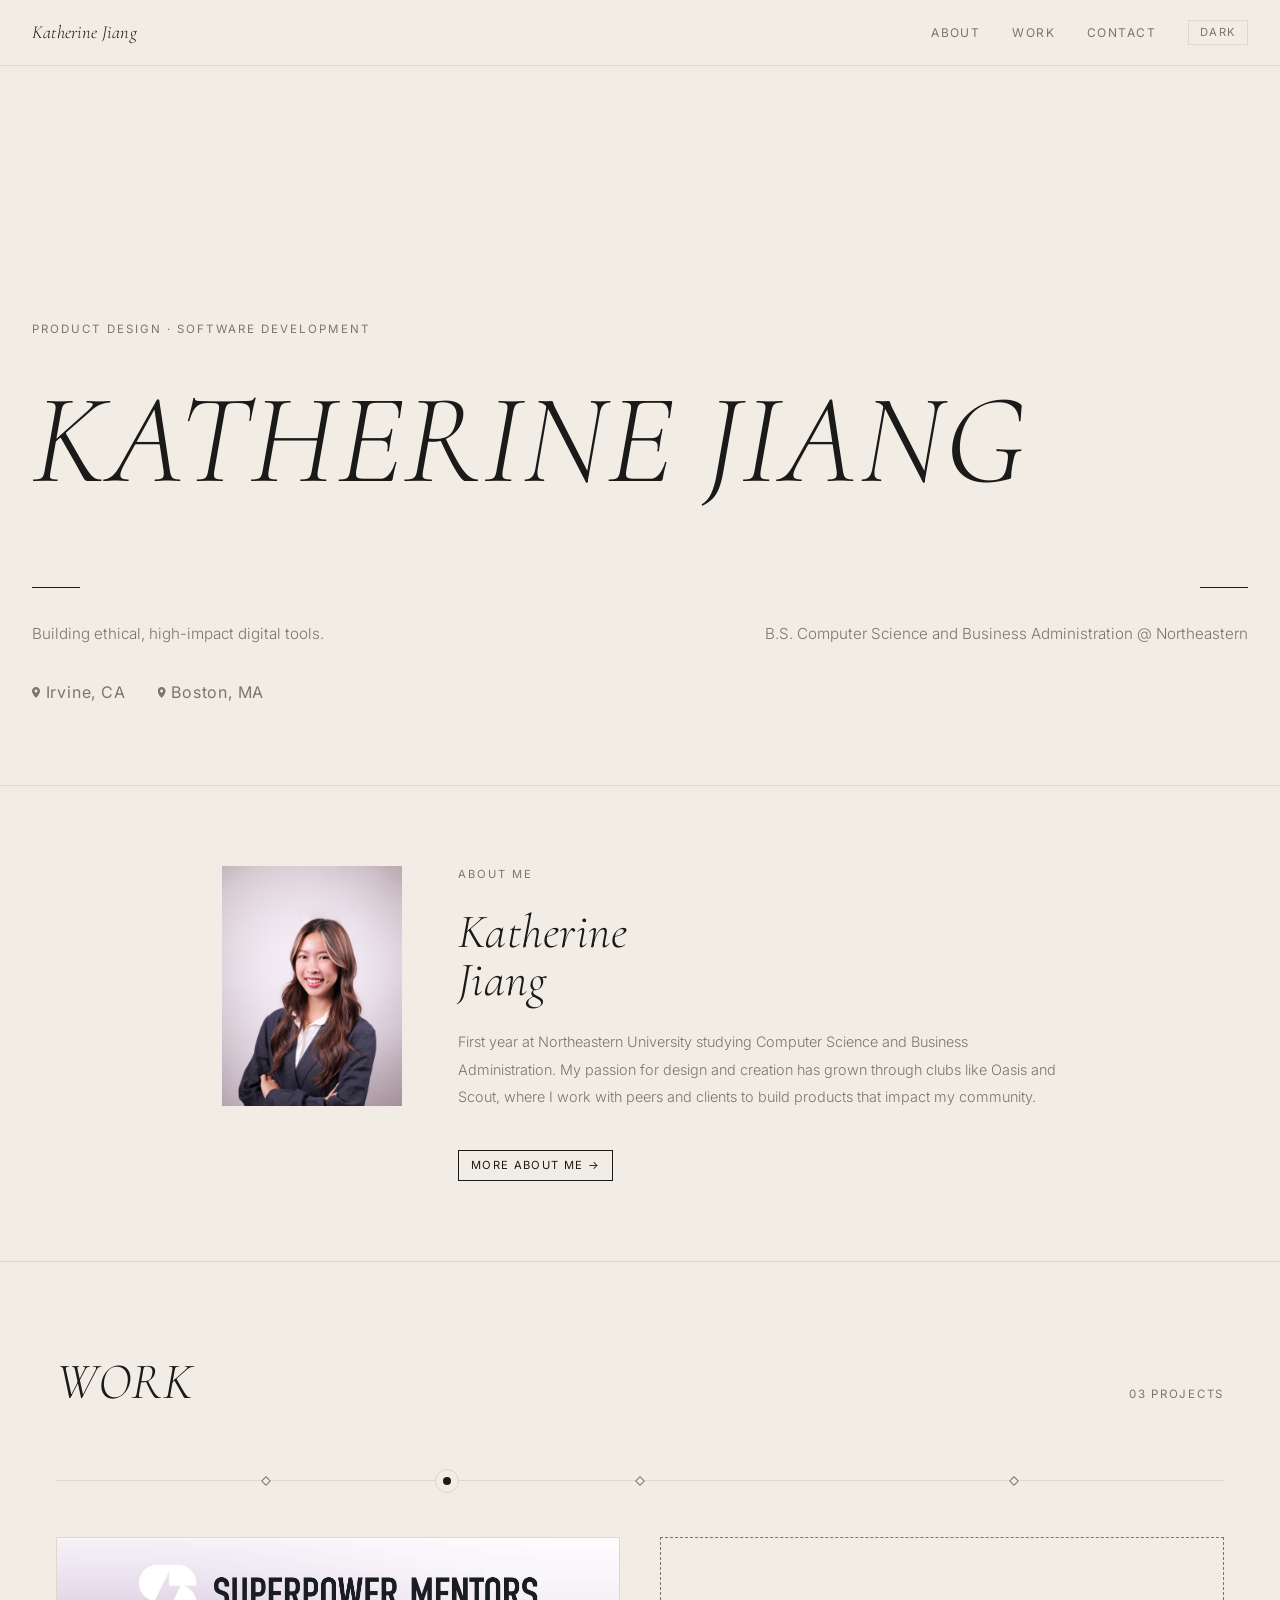
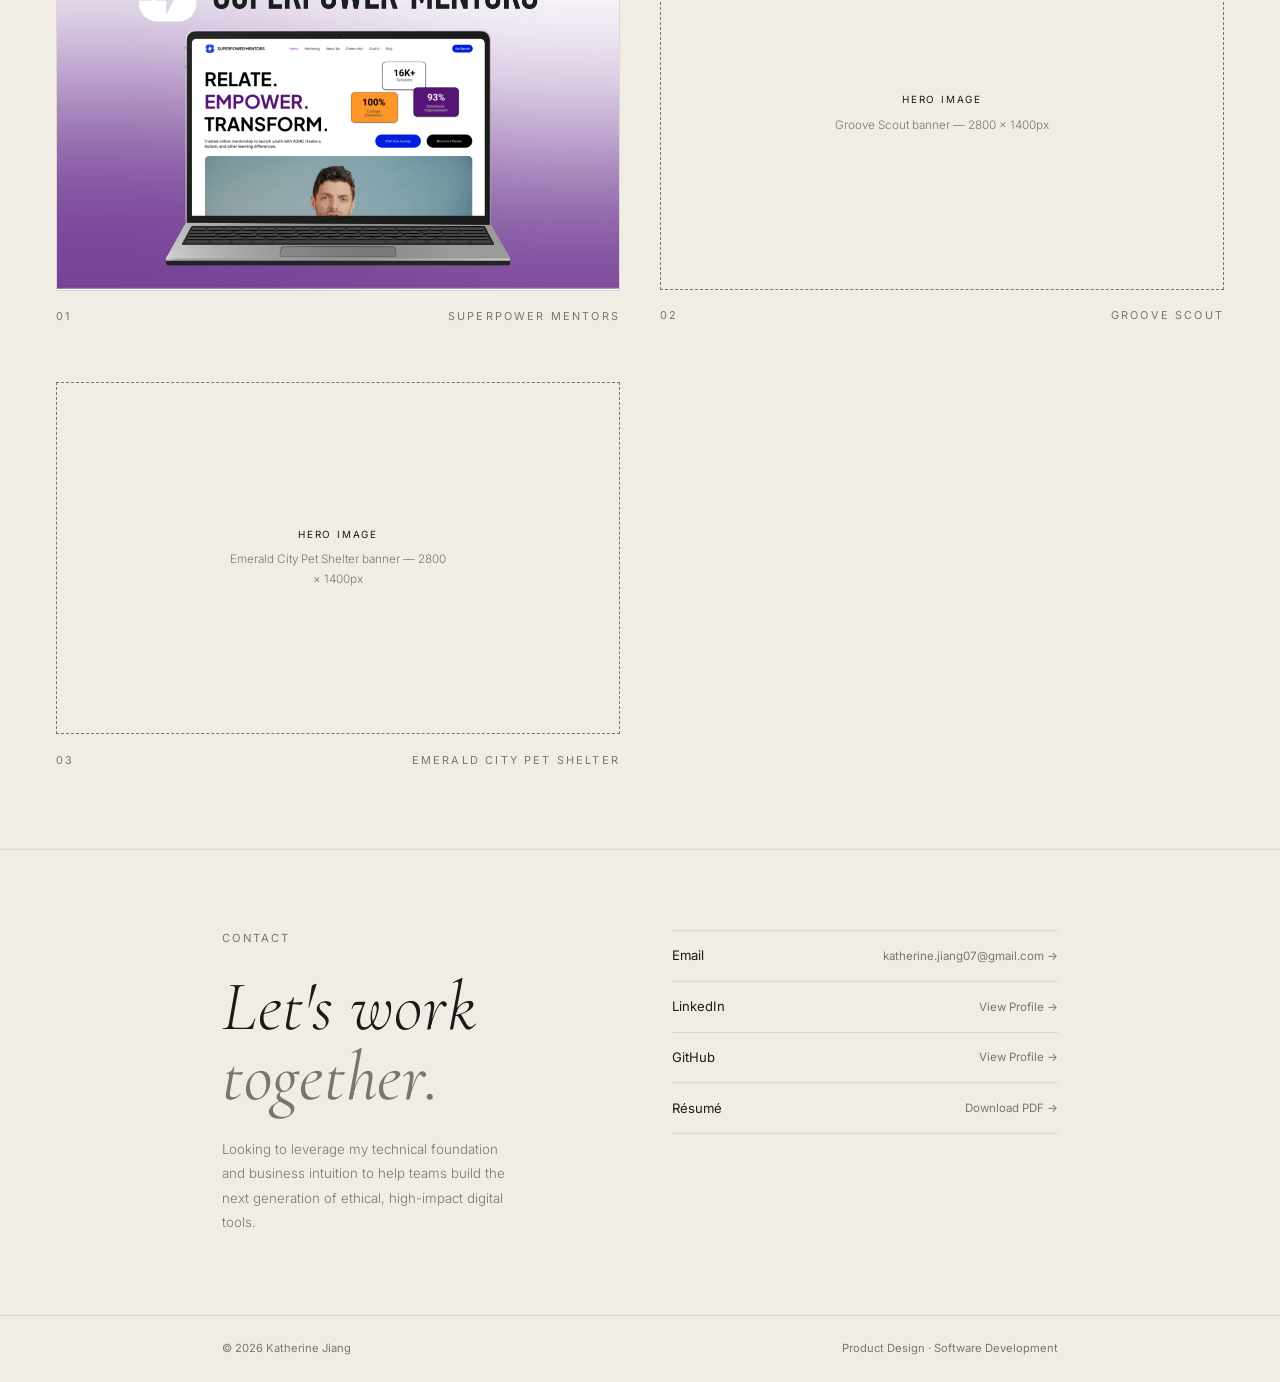
==== commit f9060d4f: "redesign work pages -superpowermentors" ====
--- a/index.html
+++ b/index.html
@@ -65,69 +65,45 @@
 </section>
 
 <section class="home-projects">
-  <div class="wrap">
+  <div class="work-wide">
     <div class="work-header fade-in">
-      <h2 class="work-title">WORK</h2>
+      <h2 class="work-title">Work</h2>
       <span class="work-count">03 Projects</span>
     </div>
 
-    <a href="project-1.html" class="project fade-in">
-      <div class="proj-top">
-        <div class="proj-num">01</div>
-        <div>
-          <div class="proj-org">Scout</div>
-          <h3 class="project-title">Superpower<br>Mentors</h3>
-          <div class="project-tags">
-            <span class="tag">UI/UX</span><span class="tag">Branding</span><span class="tag">Figma</span>
-          </div>
-          <span class="project-status complete">Complete</span>
-          <div><span class="proj-cta">View Case Study →</span></div>
+    <div class="work-rule fade-in">
+      <i style="--x:18%"></i>
+      <span class="dot" style="--x:33.5%"></span>
+      <i style="--x:50%"></i>
+      <i style="--x:82%"></i>
+    </div>
+
+    <div class="work-grid">
+
+      <a href="project-1.html" class="work-card fade-in">
+        <div class="work-card-img">
+          <img src="scout-hero.jpg" alt="Superpower Mentors — brand banner showing the redesigned home page on a laptop"/>
         </div>
-        <div>
-          <p class="project-desc">A strategic rebrand of SuperPower Mentors' website to better communicate impact, trust, and value — particularly to families — while remaining inclusive of students, mentors, and partner organizations.</p>
-          <p class="proj-role">Role: <strong>Junior Designer &amp; Developer</strong></p>
+        <div class="work-card-meta"><span>01</span><span>Superpower Mentors</span></div>
+      </a>
+
+      <a href="project-2.html" class="work-card fade-in">
+        <div class="work-ph">
+          <div class="ph-title">Hero Image</div>
+          <div class="ph-note">Groove Scout banner — 2800 × 1400px</div>
         </div>
-      </div>
-    </a>
+        <div class="work-card-meta"><span>02</span><span>Groove Scout</span></div>
+      </a>
 
-    <a href="project-2.html" class="project fade-in">
-      <div class="proj-top">
-        <div class="proj-num">02</div>
-        <div>
-          <div class="proj-org">Oasis</div>
-          <h3 class="project-title">Groove<br>Scout</h3>
-          <div class="project-tags">
-            <span class="tag">React</span><span class="tag">Node.js</span><span class="tag">Frontend</span>
-          </div>
-          <span class="project-status complete">Complete</span>
-          <div><span class="proj-cta">View Case Study →</span></div>
+      <a href="project-3.html" class="work-card fade-in">
+        <div class="work-ph">
+          <div class="ph-title">Hero Image</div>
+          <div class="ph-note">Emerald City Pet Shelter banner — 2800 × 1400px</div>
         </div>
-        <div>
-          <p class="project-desc">A unified vinyl record search platform aggregating listings from multiple marketplaces — so collectors and casual listeners can instantly discover availability, condition, and lowest price.</p>
-          <p class="proj-role">Role: <strong>Project Series Member</strong></p>
-        </div>
-      </div>
-    </a>
+        <div class="work-card-meta"><span>03</span><span>Emerald City Pet Shelter</span></div>
+      </a>
 
-    <a href="project-3.html" class="project fade-in">
-      <div class="proj-top">
-        <div class="proj-num">03</div>
-        <div>
-          <div class="proj-org">Personal</div>
-          <h3 class="project-title">Emerald City<br>Pet Shelter</h3>
-          <div class="project-tags">
-            <span class="tag">UX Design</span><span class="tag">Dashboard</span><span class="tag">Figma</span>
-          </div>
-          <span class="project-status complete">Complete</span>
-          <div><span class="proj-cta">View Case Study →</span></div>
-        </div>
-        <div>
-          <p class="project-desc">A desktop animal health dashboard for shelter volunteers to log daily observations, medical appointments, vaccinations, and behavioral notes — replacing paper forms for 30+ volunteers.</p>
-          <p class="proj-role">Role: <strong>Software Designer</strong></p>
-        </div>
-      </div>
-    </a>
-
+    </div>
   </div>
 </section>
 
--- a/style.css
+++ b/style.css
@@ -62,6 +62,31 @@
 /* HOME PROJECTS */
 .home-projects{padding:5rem 0;border-bottom:1px solid var(--light-gray)}
 a.project{display:block}
+
+/* HOME WORK GRID — image-led project cards */
+.work-wide{max-width:1560px;margin:0 auto;padding:0 3.5rem}
+.work-rule{position:relative;height:1px;background:var(--light-gray);margin:2.5rem 0 3.5rem}
+.work-rule i{position:absolute;top:50%;left:var(--x);width:7px;height:7px;background:var(--bg);border:1px solid var(--gray);transform:translate(-50%,-50%) rotate(45deg);transition:background .4s}
+.work-rule .dot{position:absolute;top:50%;left:var(--x);width:24px;height:24px;border-radius:50%;border:1px solid var(--light-gray);background:var(--bg);transform:translate(-50%,-50%);display:flex;align-items:center;justify-content:center;transition:background .4s}
+.work-rule .dot::after{content:'';width:8px;height:8px;border-radius:50%;background:var(--fg);transition:background .4s}
+
+.work-grid{display:grid;grid-template-columns:1fr 1fr;gap:3.5rem 2.5rem}
+.work-card{display:block}
+.work-card-img{border:1px solid var(--light-gray);overflow:hidden}
+.work-card-img img{width:100%;aspect-ratio:16/10;object-fit:cover;display:block;transition:transform .6s ease}
+.work-card:hover .work-card-img img{transform:scale(1.03)}
+.work-card-meta{display:flex;justify-content:space-between;align-items:baseline;gap:1rem;margin-top:1.1rem;font-size:.68rem;letter-spacing:.2em;text-transform:uppercase;color:var(--gray);transition:color .25s}
+.work-card:hover .work-card-meta{color:var(--fg)}
+.work-ph{aspect-ratio:16/10;border:1px dashed var(--gray);display:flex;flex-direction:column;align-items:center;justify-content:center;gap:.5rem;text-align:center;padding:2rem;color:var(--gray);transition:border-color .25s}
+.work-card:hover .work-ph{border-color:var(--fg)}
+.work-ph .ph-title{font-size:.62rem;letter-spacing:.18em;text-transform:uppercase;color:var(--fg)}
+.work-ph .ph-note{font-size:.73rem;font-weight:300;line-height:1.65;max-width:32ch}
+
+@media(max-width:820px){
+  .work-wide{padding:0 2rem}
+  .work-grid{grid-template-columns:1fr;gap:2.5rem}
+  .work-rule .dot,.work-rule i{display:none}
+}
 
 /* ABOUT */
 .about-section{padding:5rem 0;border-bottom:1px solid var(--light-gray)}
@@ -161,3 +186,106 @@
   .detail-cols,.contact-grid,.teaser-grid{grid-template-columns:1fr}
   .img-grid{grid-template-columns:1fr 1fr}
 }
+
+/* ============================================================
+   CASE STUDY — long-form project pages
+   Per-page accent set inline on <body>, e.g. style="--accent:#571477"
+   ============================================================ */
+:root{--accent:#571477;--navh:66px;--cs-max:1560px;--cs-pad:3.5rem}
+body.dark{--accent:#c39ade}
+
+.cs-navspace{height:var(--navh)}
+.cs-wrap{max-width:var(--cs-max);margin:0 auto;padding:0 var(--cs-pad)}
+
+/* CONTENTS BAR */
+.cs-contents{position:sticky;top:var(--navh);z-index:90;background:var(--bg);border-bottom:1px solid var(--light-gray);transition:background .4s}
+.cs-contents-inner{max-width:var(--cs-max);margin:0 auto;padding:.8rem var(--cs-pad);display:flex;gap:1.8rem;align-items:center;overflow-x:auto;scrollbar-width:none}
+.cs-contents-inner::-webkit-scrollbar{display:none}
+.cs-contents a{font-size:.64rem;letter-spacing:.13em;text-transform:uppercase;color:var(--gray);white-space:nowrap;transition:color .2s}
+.cs-contents a:hover,.cs-contents a.active{color:var(--fg)}
+.cs-contents a .n{color:var(--accent);margin-right:.4rem}
+.cs-contents .cs-back{margin-left:auto;padding-left:1.5rem}
+
+/* HERO */
+.cs-hero{padding:5rem 0 3rem}
+.cs-eyebrow{font-size:.68rem;letter-spacing:.18em;text-transform:uppercase;color:var(--gray);margin-bottom:2.5rem}
+.cs-statement{font-family:'Cormorant Garamond',serif;font-style:italic;font-weight:300;font-size:clamp(2.3rem,5.6vw,5.2rem);line-height:1.06;letter-spacing:.01em;max-width:24ch;margin-bottom:3.5rem}
+.cs-statement .em{color:var(--accent)}
+
+/* METADATA */
+.cs-meta{display:grid;grid-template-columns:repeat(auto-fit,minmax(180px,1fr));gap:2.5rem;border-top:1px solid var(--light-gray);padding-top:1.75rem}
+.cs-meta-label{font-size:.6rem;letter-spacing:.16em;text-transform:uppercase;color:var(--gray);margin-bottom:.55rem}
+.cs-meta-val{font-size:.85rem;line-height:1.7;font-weight:300}
+
+/* SECTIONS — sticky left rail + wide content column */
+.cs-section{padding:5.5rem 0;border-top:1px solid var(--light-gray);scroll-margin-top:calc(var(--navh) + 60px)}
+.cs-grid{display:grid;grid-template-columns:240px 1fr;gap:5rem;align-items:start}
+.cs-rail{position:sticky;top:calc(var(--navh) + 75px)}
+.cs-num{display:block;font-size:.66rem;letter-spacing:.16em;color:var(--accent);margin-bottom:.8rem}
+.cs-heading{font-family:'Cormorant Garamond',serif;font-style:italic;font-weight:300;font-size:clamp(1.9rem,2.8vw,2.7rem);letter-spacing:.01em;line-height:1}
+.cs-lede{font-size:clamp(1.1rem,1.4vw,1.4rem);line-height:1.7;font-weight:300;max-width:46ch;margin-bottom:1.6rem}
+.cs-body{font-size:.92rem;line-height:1.95;color:var(--gray);font-weight:300;max-width:68ch;margin-bottom:1.1rem}
+.cs-body em,.cs-lede em{color:var(--fg);font-style:italic}
+
+/* CALLOUT BOXES */
+.cs-boxes{display:grid;grid-template-columns:repeat(3,1fr);gap:1.5rem;margin-top:3rem}
+.cs-boxes.two{grid-template-columns:1fr 1fr}
+.cs-box{border:1px solid var(--light-gray);padding:1.8rem}
+.cs-box-label{font-size:.6rem;letter-spacing:.16em;text-transform:uppercase;color:var(--accent);margin-bottom:.8rem}
+.cs-box-title{font-family:'Cormorant Garamond',serif;font-style:italic;font-weight:300;font-size:1.5rem;line-height:1.1;margin-bottom:.7rem}
+.cs-box p{font-size:.82rem;line-height:1.8;color:var(--gray);font-weight:300}
+
+/* STAT */
+.cs-stat{display:grid;grid-template-columns:auto 1fr;gap:3rem;align-items:center;border-top:1px solid var(--light-gray);border-bottom:1px solid var(--light-gray);padding:2.75rem 0;margin:3rem 0}
+.cs-stat-num{font-family:'Cormorant Garamond',serif;font-style:italic;font-weight:300;font-size:clamp(2.8rem,6vw,5rem);line-height:1;color:var(--accent);white-space:nowrap}
+.cs-stat-text{font-size:.88rem;line-height:1.85;color:var(--gray);font-weight:300;max-width:46ch}
+
+/* FIGURES */
+.cs-figure{margin-top:3rem}
+.cs-figure img{width:100%;display:block;cursor:zoom-in}
+.cs-cap{display:flex;gap:.6rem;font-size:.6rem;letter-spacing:.14em;text-transform:uppercase;color:var(--gray);margin-top:.8rem}
+.cs-cap .n{color:var(--accent)}
+
+/* full-bleed: edge to edge, caption pulled back to the grid */
+.cs-bleed{width:100%;margin:0}
+.cs-bleed .cs-figure{margin-top:0}
+.cs-bleed .cs-cap{max-width:var(--cs-max);margin:.8rem auto 0;padding:0 var(--cs-pad)}
+
+/* inset: inside .cs-wrap, hairline border */
+.cs-inset img{border:1px solid var(--light-gray)}
+.cs-inset.narrow{max-width:1100px}
+
+.cs-figrow{display:grid;grid-template-columns:1fr 1fr;gap:1.5rem;margin-top:3rem}
+.cs-figrow.three{grid-template-columns:repeat(3,1fr)}
+.cs-figrow .cs-figure{margin-top:0}
+
+/* PLACEHOLDER (awaiting real asset) */
+.cs-placeholder{display:flex;flex-direction:column;align-items:center;justify-content:center;gap:.5rem;aspect-ratio:16/9;border:1px dashed var(--gray);color:var(--gray);text-align:center;padding:2rem}
+.cs-placeholder .ph-title{font-size:.66rem;letter-spacing:.16em;text-transform:uppercase;color:var(--accent)}
+.cs-placeholder .ph-note{font-size:.75rem;font-weight:300;line-height:1.7;max-width:38ch}
+.cs-placeholder.sm{max-width:520px;aspect-ratio:16/10;padding:1.4rem;gap:.4rem}
+.cs-placeholder.sm .ph-title{font-size:.6rem}
+.cs-placeholder.sm .ph-note{font-size:.7rem;line-height:1.65}
+
+/* LINK BUTTON */
+.cs-link{display:inline-flex;align-items:center;gap:.4rem;margin-top:1.6rem;font-size:.67rem;letter-spacing:.13em;text-transform:uppercase;border:1px solid var(--fg);padding:.5rem .9rem;transition:background .2s,color .2s}
+.cs-link:hover{background:var(--fg);color:var(--bg)}
+
+/* NEXT PROJECT */
+.cs-next{border-top:1px solid var(--light-gray);padding:3.5rem 0}
+.cs-next a{display:flex;justify-content:space-between;align-items:baseline;gap:2rem;transition:padding-left .25s}
+.cs-next a:hover{padding-left:.5rem}
+.cs-next-title{font-family:'Cormorant Garamond',serif;font-style:italic;font-weight:300;font-size:clamp(1.7rem,3.5vw,2.5rem);letter-spacing:.01em}
+.cs-next-label{font-size:.63rem;letter-spacing:.16em;text-transform:uppercase;color:var(--gray);white-space:nowrap}
+
+@media(max-width:1100px){
+  :root{--cs-pad:2rem}
+  .cs-grid{grid-template-columns:1fr;gap:2rem}
+  .cs-rail{position:static}
+  .cs-boxes{grid-template-columns:1fr 1fr}
+}
+@media(max-width:760px){
+  .cs-boxes,.cs-boxes.two,.cs-figrow,.cs-figrow.three{grid-template-columns:1fr}
+  .cs-stat{grid-template-columns:1fr;gap:1rem}
+  .cs-next a{flex-direction:column;gap:.5rem}
+}
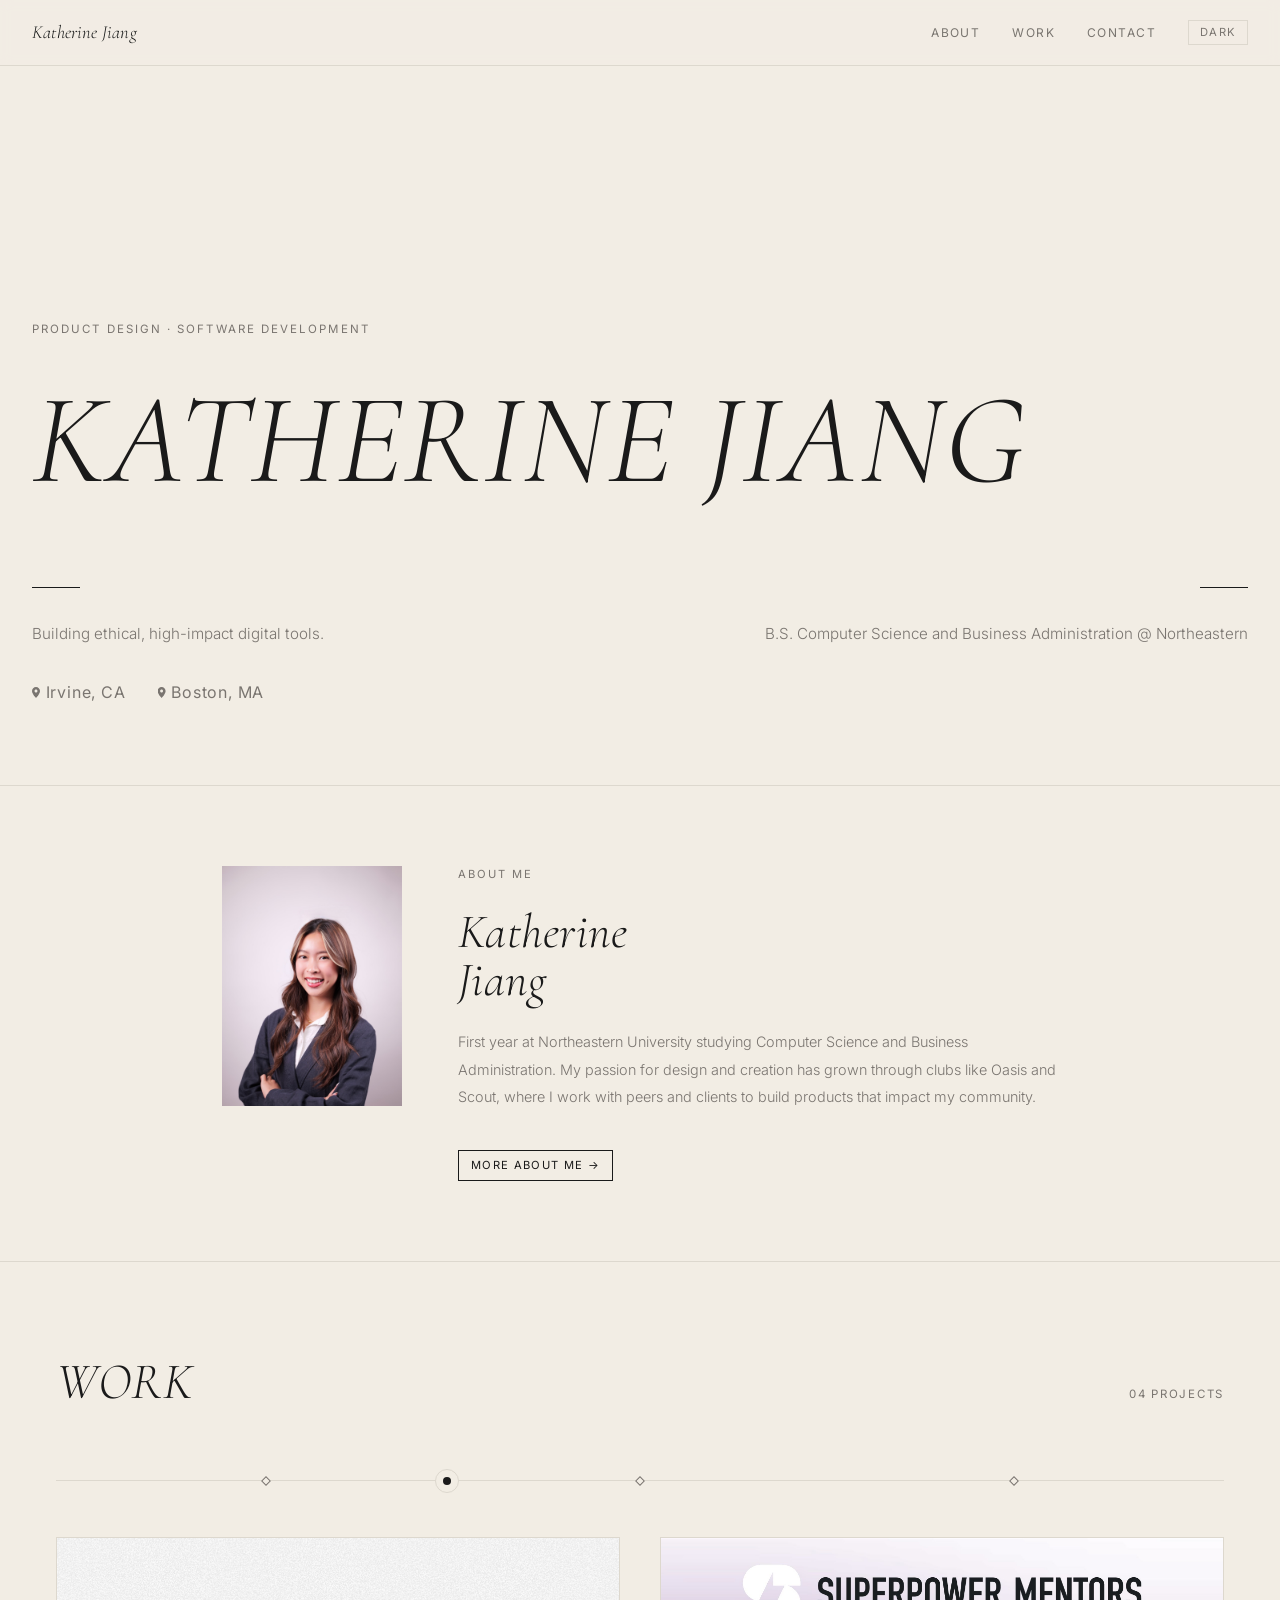
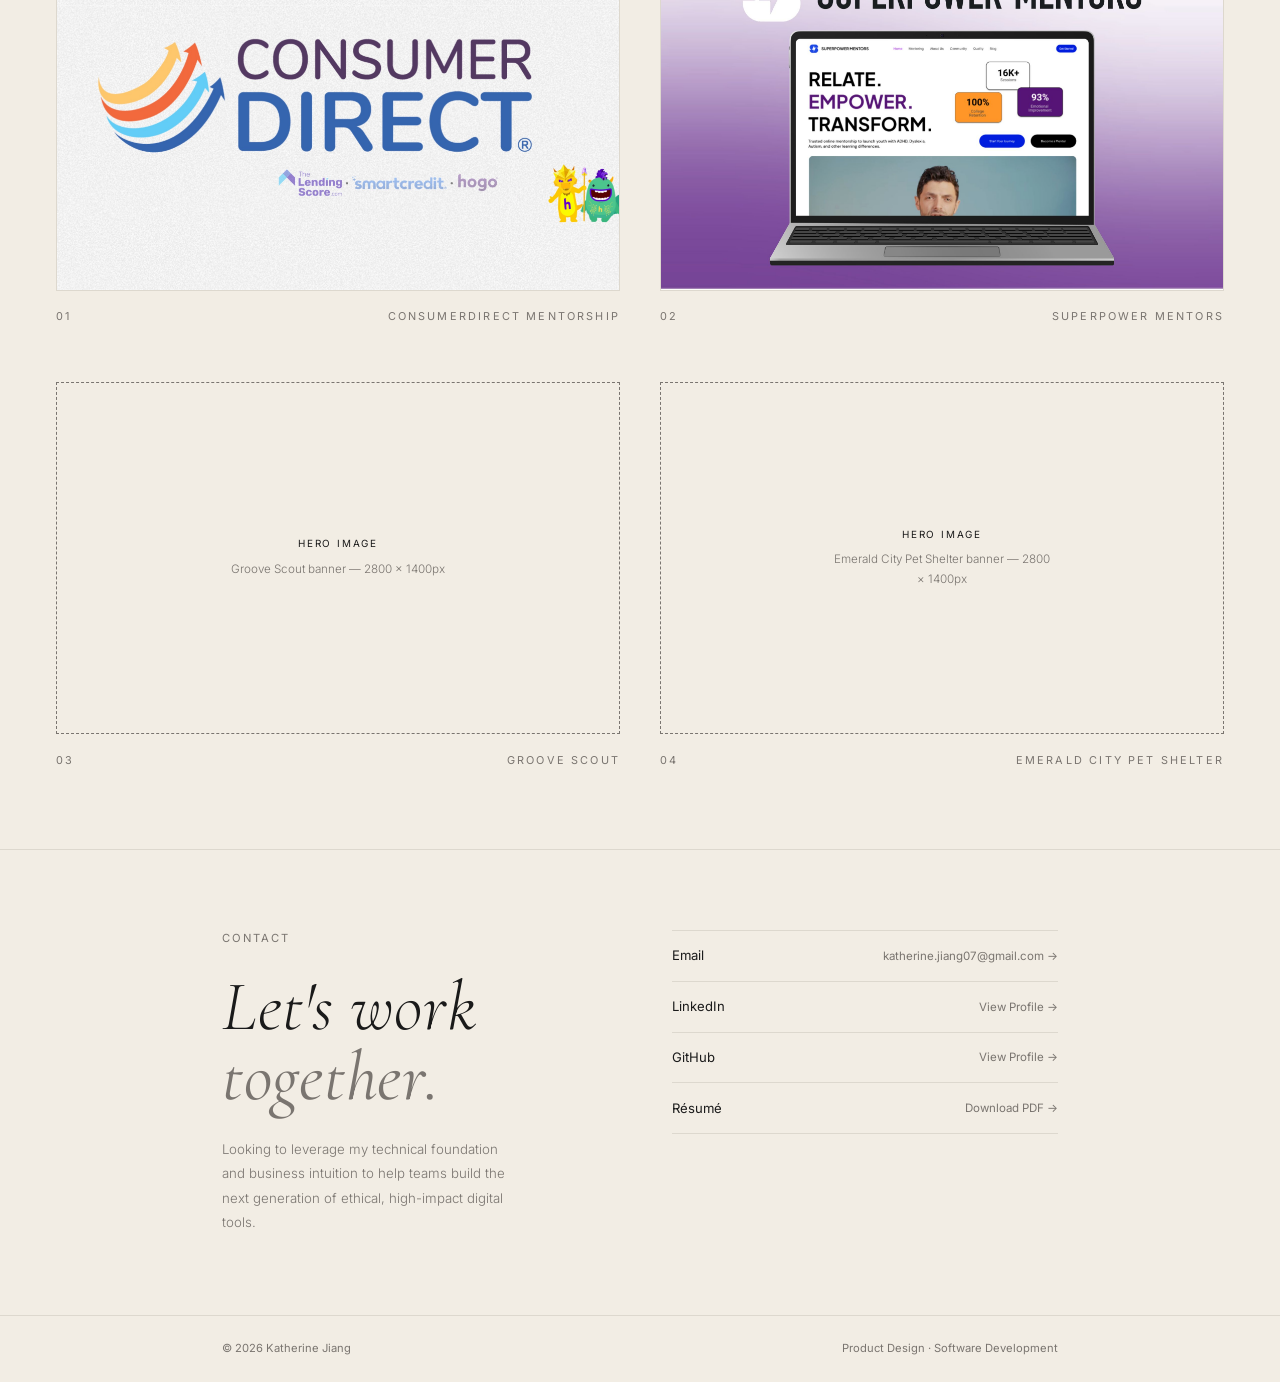
==== commit 42664aae: "CDMentorship project page, missing fig 2" ====
--- a/index.html
+++ b/index.html
@@ -68,7 +68,7 @@
   <div class="work-wide">
     <div class="work-header fade-in">
       <h2 class="work-title">Work</h2>
-      <span class="work-count">03 Projects</span>
+      <span class="work-count">04 Projects</span>
     </div>
 
     <div class="work-rule fade-in">
@@ -80,27 +80,34 @@
 
     <div class="work-grid">
 
-      <a href="project-1.html" class="work-card fade-in">
+      <a href="cd-mentorship.html" class="work-card fade-in">
+        <div class="work-card-img">
+          <img src="cd-hero.jpg" alt="ConsumerDirect brand banner — the ConsumerDirect logo with its product family and Hogo mascot characters"/>
+        </div>
+        <div class="work-card-meta"><span>01</span><span>ConsumerDirect Mentorship</span></div>
+      </a>
+
+      <a href="superpower-mentors.html" class="work-card fade-in">
         <div class="work-card-img">
           <img src="scout-hero.jpg" alt="Superpower Mentors — brand banner showing the redesigned home page on a laptop"/>
         </div>
-        <div class="work-card-meta"><span>01</span><span>Superpower Mentors</span></div>
+        <div class="work-card-meta"><span>02</span><span>Superpower Mentors</span></div>
       </a>
 
-      <a href="project-2.html" class="work-card fade-in">
+      <a href="groove-scout.html" class="work-card fade-in">
         <div class="work-ph">
           <div class="ph-title">Hero Image</div>
           <div class="ph-note">Groove Scout banner — 2800 × 1400px</div>
         </div>
-        <div class="work-card-meta"><span>02</span><span>Groove Scout</span></div>
+        <div class="work-card-meta"><span>03</span><span>Groove Scout</span></div>
       </a>
 
-      <a href="project-3.html" class="work-card fade-in">
+      <a href="emerald-city-pet-shelter.html" class="work-card fade-in">
         <div class="work-ph">
           <div class="ph-title">Hero Image</div>
           <div class="ph-note">Emerald City Pet Shelter banner — 2800 × 1400px</div>
         </div>
-        <div class="work-card-meta"><span>03</span><span>Emerald City Pet Shelter</span></div>
+        <div class="work-card-meta"><span>04</span><span>Emerald City Pet Shelter</span></div>
       </a>
 
     </div>
--- a/style.css
+++ b/style.css
@@ -1,8 +1,11 @@
 *{margin:0;padding:0;box-sizing:border-box}
-:root{--cream:#F2EDE4;--black:#1a1a1a;--gray:#7a7570;--light-gray:#ddd8ce;--max:900px;--bg:var(--cream);--fg:var(--black)}
+:root{--cream:#F2EDE4;--black:#1a1a1a;--gray:#7a7570;--light-gray:#ddd8ce;--max:900px;--bg:var(--cream);--fg:var(--black);--navh:66px;--cs-max:1560px;--cs-pad:3.5rem;--accent-light:#571477;--accent-dark:#c39ade}
 html{scroll-behavior:smooth}
 body{font-family:'Inter',sans-serif;background:var(--bg);color:var(--fg);line-height:1.6;transition:background .4s,color .4s}
-body.dark{--bg:#1a1917;--fg:#F2EDE4;--light-gray:#333;--gray:#9a9590}
+/* --accent resolves per mode. Pages override --accent-light/--accent-dark inline
+   on <body>; never set --accent directly there or it defeats the dark switch. */
+body{--accent:var(--accent-light)}
+body.dark{--bg:#1a1917;--fg:#F2EDE4;--light-gray:#333;--gray:#9a9590;--accent:var(--accent-dark)}
 a{color:inherit;text-decoration:none}
 
 /* LOADER */
@@ -109,8 +112,10 @@
 .timeline-school{font-family:'Cormorant Garamond',serif;font-style:italic;font-size:1.6rem;font-weight:300;letter-spacing:.01em;margin-bottom:.4rem}
 .timeline-detail{font-size:.82rem;color:var(--gray);font-weight:300;line-height:1.7}
 
-/* WORK */
-.work-section{padding:5rem 0;border-bottom:1px solid var(--light-gray)}
+/* PROJECT LIST (projects.html + case-study intro lists) */
+.project-list{padding:5rem 0;border-bottom:1px solid var(--light-gray)}
+
+/* HOME WORK SECTION HEADER */
 .work-header{display:flex;justify-content:space-between;align-items:baseline;margin-bottom:3.5rem}
 .work-title{font-family:'Cormorant Garamond',serif;font-style:italic;font-size:3.2rem;font-weight:300;text-transform:uppercase;letter-spacing:.01em}
 .work-count{font-size:.72rem;letter-spacing:.15em;text-transform:uppercase;color:var(--gray)}
@@ -189,11 +194,10 @@
 
 /* ============================================================
    CASE STUDY — long-form project pages
-   Per-page accent set inline on <body>, e.g. style="--accent:#571477"
+   Tokens (--navh, --cs-max, --cs-pad, --accent-*) live in :root at the
+   top of this file. Per-page accents go inline on <body> as a PAIR,
+   e.g. style="--accent-light:#3864AE;--accent-dark:#5CD3F5"
    ============================================================ */
-:root{--accent:#571477;--navh:66px;--cs-max:1560px;--cs-pad:3.5rem}
-body.dark{--accent:#c39ade}
-
 .cs-navspace{height:var(--navh)}
 .cs-wrap{max-width:var(--cs-max);margin:0 auto;padding:0 var(--cs-pad)}
 
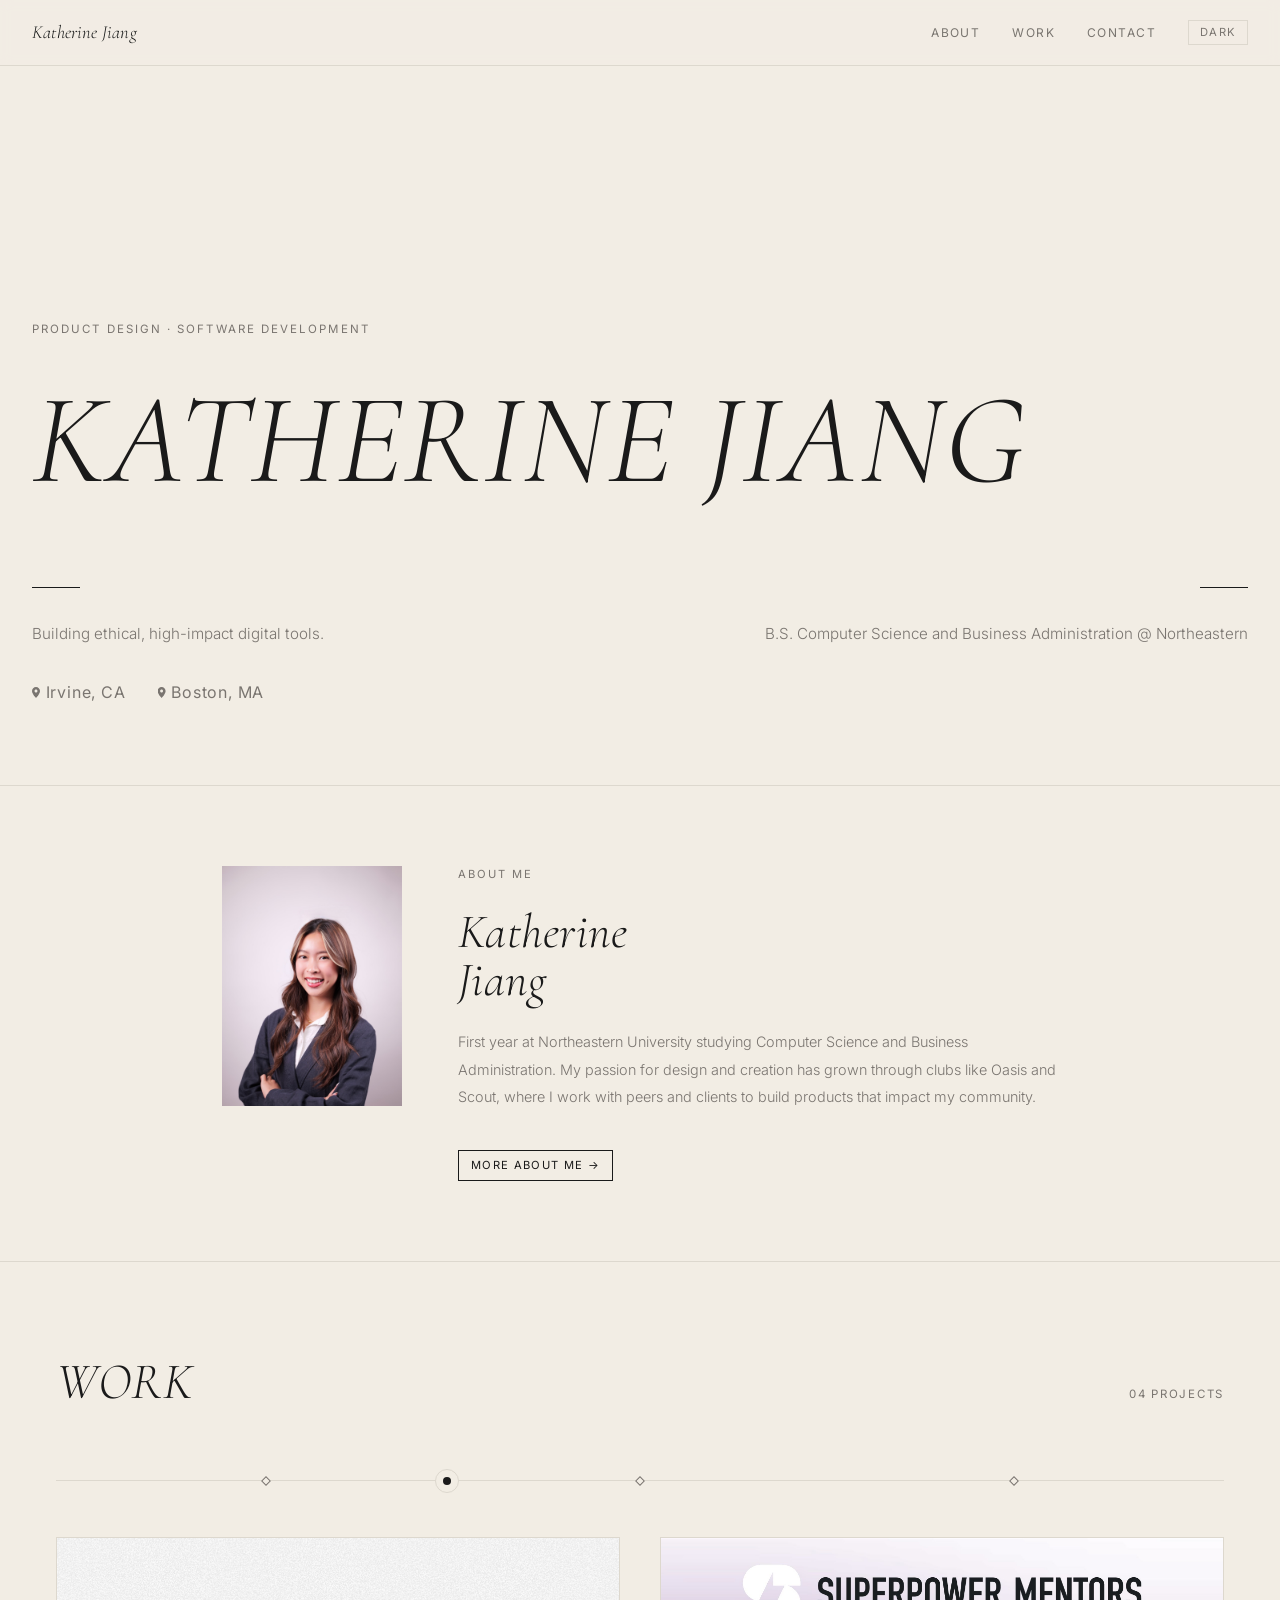
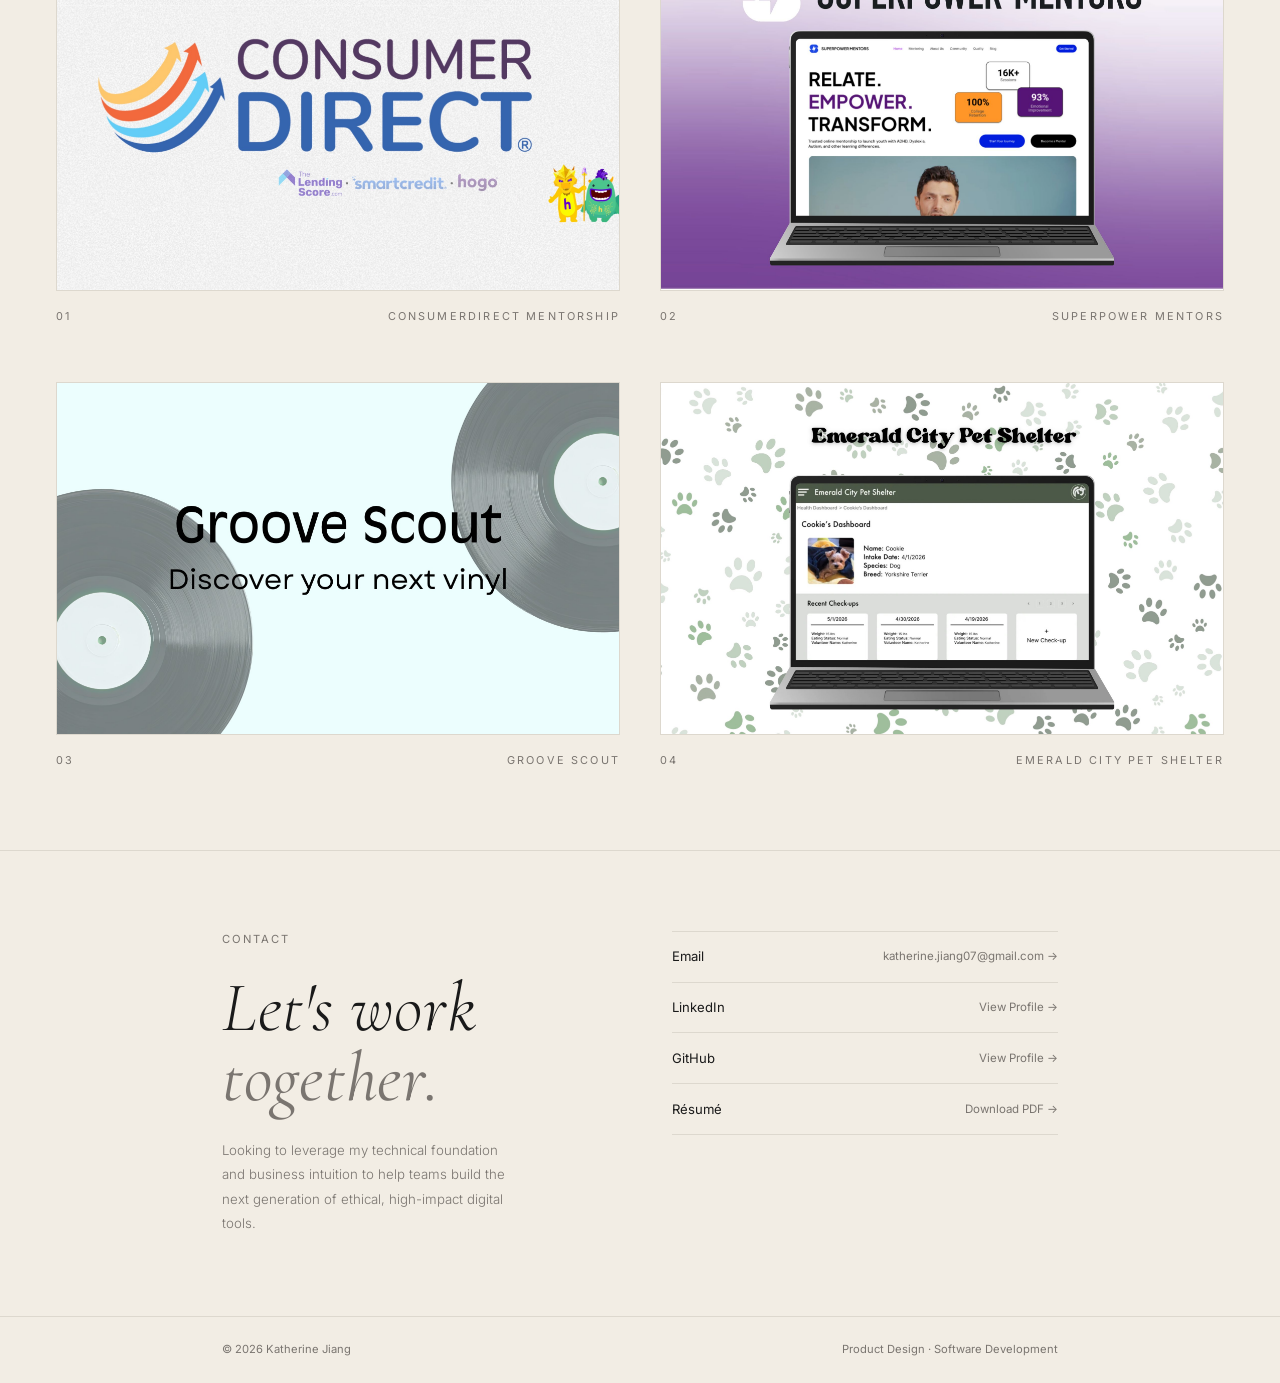
==== commit 00ce68e2: "Add Groove Scout and Pet Shelter hero images, convert large PNGs to JPG - Replace homepage placehold" ====
--- a/index.html
+++ b/index.html
@@ -95,17 +95,15 @@
       </a>
 
       <a href="groove-scout.html" class="work-card fade-in">
-        <div class="work-ph">
-          <div class="ph-title">Hero Image</div>
-          <div class="ph-note">Groove Scout banner — 2800 × 1400px</div>
+        <div class="work-card-img">
+          <img src="groove-scout-hero.jpg" alt="Groove Scout brand banner — the title and tagline Discover your next vinyl, framed by two grey vinyl records on a pale mint background"/>
         </div>
         <div class="work-card-meta"><span>03</span><span>Groove Scout</span></div>
       </a>
 
       <a href="emerald-city-pet-shelter.html" class="work-card fade-in">
-        <div class="work-ph">
-          <div class="ph-title">Hero Image</div>
-          <div class="ph-note">Emerald City Pet Shelter banner — 2800 × 1400px</div>
+        <div class="work-card-img">
+          <img src="shelter-hero.jpg" alt="Emerald City Pet Shelter brand banner — Cookie's Dashboard shown on a laptop over a green paw-print pattern"/>
         </div>
         <div class="work-card-meta"><span>04</span><span>Emerald City Pet Shelter</span></div>
       </a>
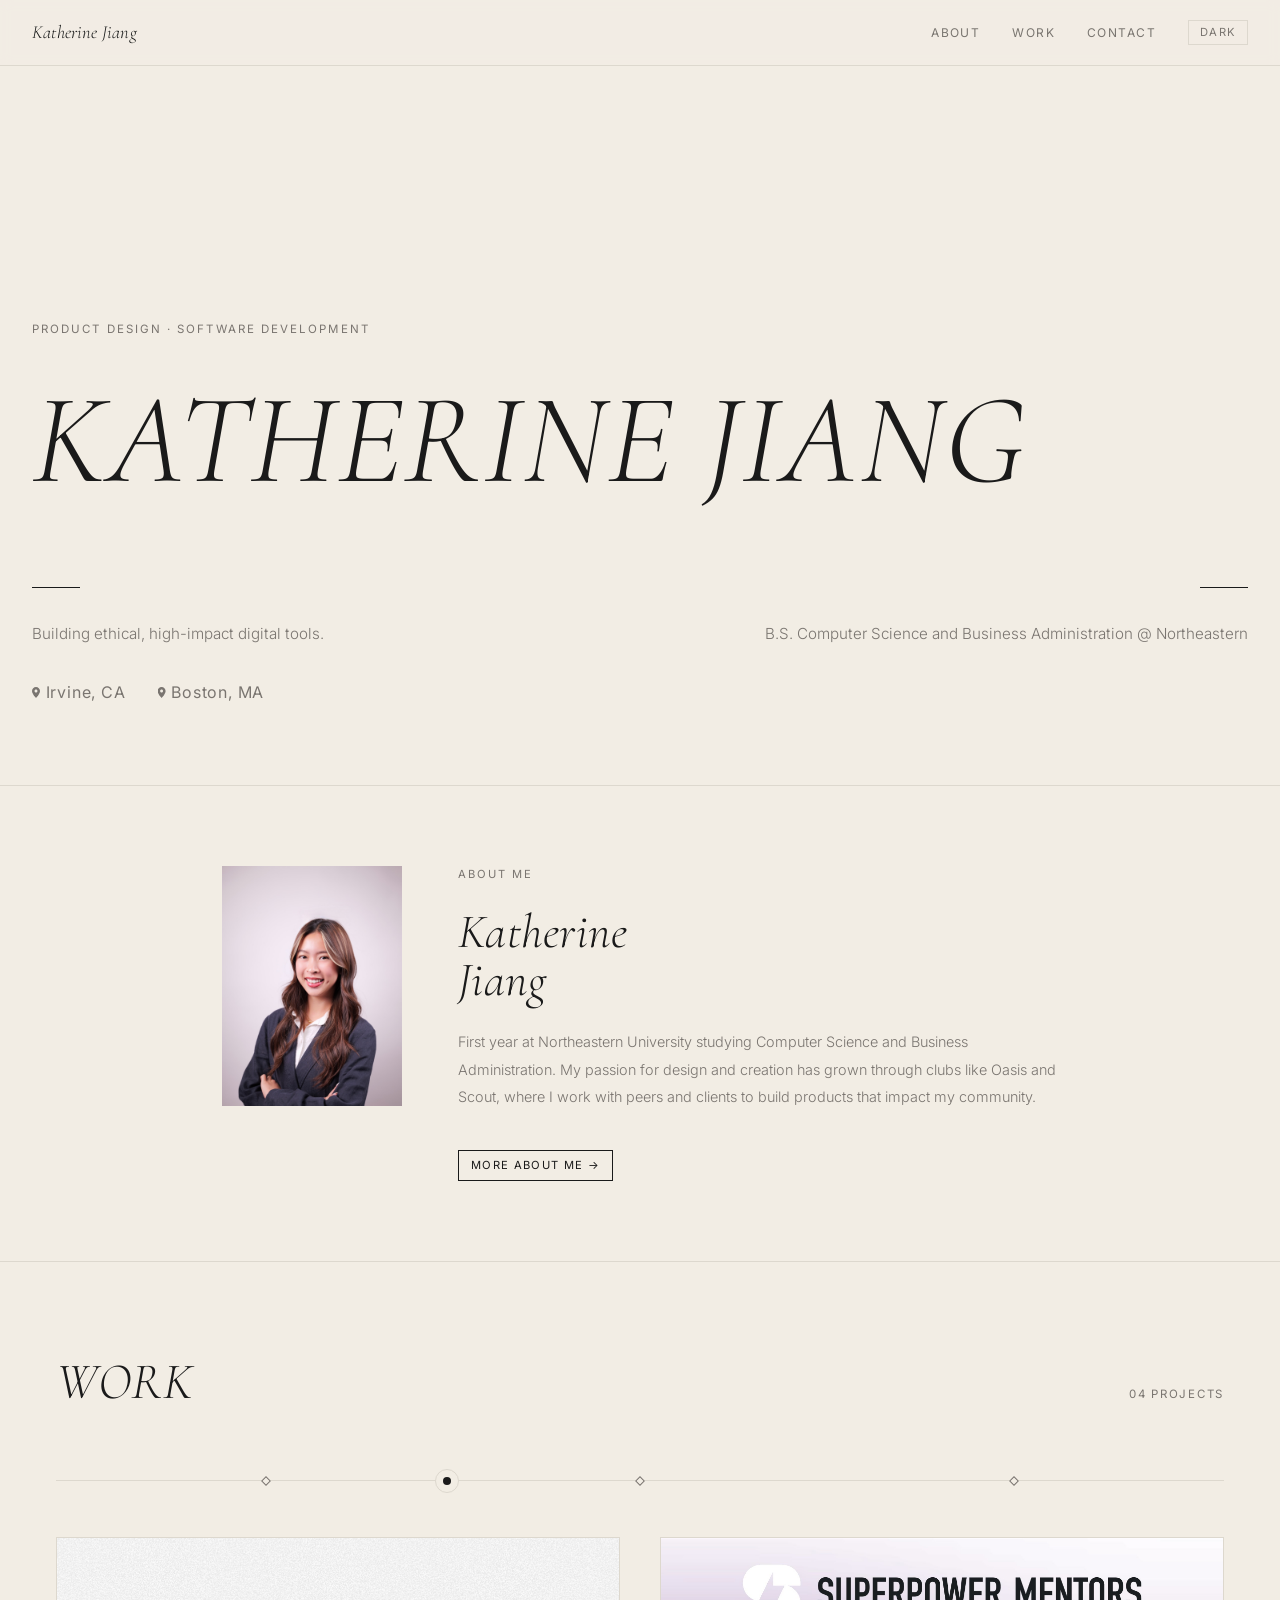
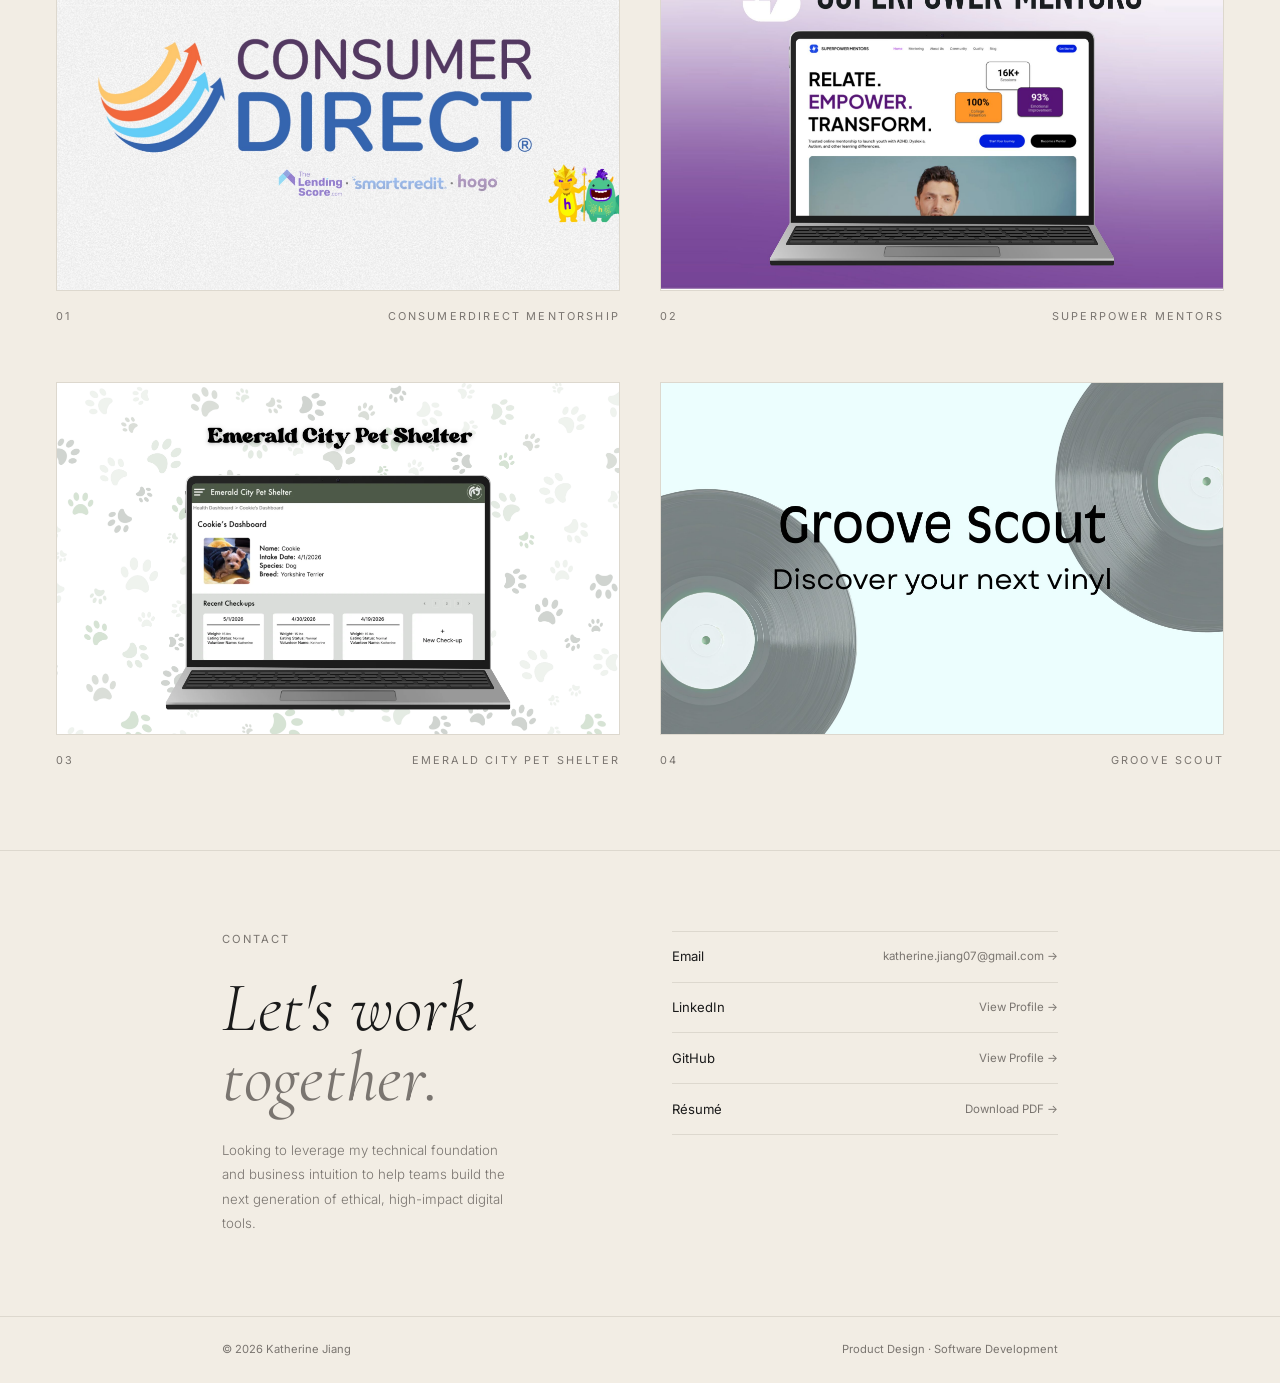
==== commit 513678a9: "changing placements of projects" ====
--- a/index.html
+++ b/index.html
@@ -94,18 +94,18 @@
         <div class="work-card-meta"><span>02</span><span>Superpower Mentors</span></div>
       </a>
 
+      <a href="emerald-city-pet-shelter.html" class="work-card fade-in">
+        <div class="work-card-img">
+          <img src="shelter-hero.jpg" alt="Emerald City Pet Shelter brand banner — Cookie's Dashboard shown on a laptop over a green paw-print pattern"/>
+        </div>
+        <div class="work-card-meta"><span>03</span><span>Emerald City Pet Shelter</span></div>
+      </a>
+
       <a href="groove-scout.html" class="work-card fade-in">
         <div class="work-card-img">
           <img src="groove-scout-hero.jpg" alt="Groove Scout brand banner — the title and tagline Discover your next vinyl, framed by two grey vinyl records on a pale mint background"/>
         </div>
-        <div class="work-card-meta"><span>03</span><span>Groove Scout</span></div>
-      </a>
-
-      <a href="emerald-city-pet-shelter.html" class="work-card fade-in">
-        <div class="work-card-img">
-          <img src="shelter-hero.jpg" alt="Emerald City Pet Shelter brand banner — Cookie's Dashboard shown on a laptop over a green paw-print pattern"/>
-        </div>
-        <div class="work-card-meta"><span>04</span><span>Emerald City Pet Shelter</span></div>
+        <div class="work-card-meta"><span>04</span><span>Groove Scout</span></div>
       </a>
 
     </div>
